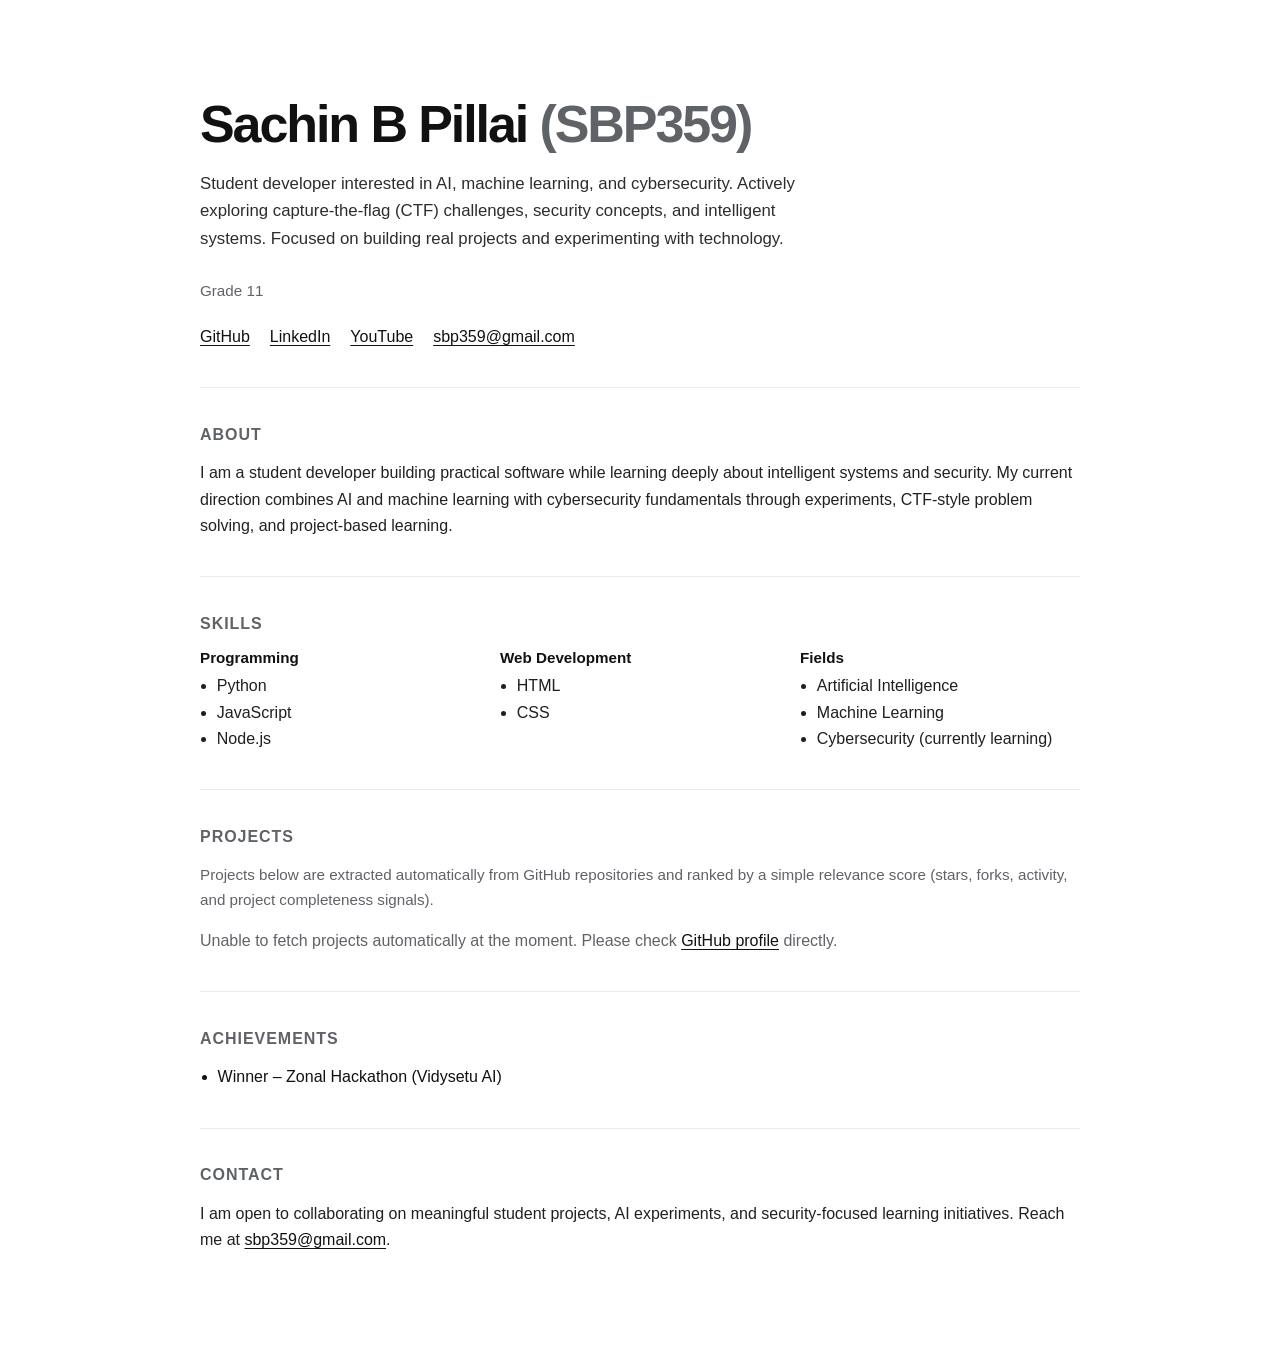
==== index.html @ 7cb4fc88 "Redesign portfolio homepage with minimal layout and live GitHub projects" ====
<!DOCTYPE html>
<html lang="en">
<head>
  <meta charset="UTF-8" />
  <meta name="viewport" content="width=device-width, initial-scale=1.0" />
  <title>Sachin B Pillai (SBP359) | Portfolio</title>
  <style>
    :root {
      --bg: #ffffff;
      --text: #111111;
      --muted: #5f6368;
      --line: #e8eaed;
      --accent: #0b57d0;
      --max-width: 920px;
    }

    * { box-sizing: border-box; }

    body {
      margin: 0;
      font-family: Inter, -apple-system, BlinkMacSystemFont, "Segoe UI", Roboto, Helvetica, Arial, sans-serif;
      color: var(--text);
      background: var(--bg);
      line-height: 1.65;
      -webkit-font-smoothing: antialiased;
    }

    main {
      max-width: var(--max-width);
      margin: 0 auto;
      padding: 3.5rem 1.25rem 5rem;
    }

    section {
      padding: 2.3rem 0;
      border-bottom: 1px solid var(--line);
    }

    section:last-child { border-bottom: 0; }

    h1, h2, h3 { line-height: 1.2; margin: 0; }

    h1 {
      font-size: clamp(2rem, 5vw, 3.25rem);
      letter-spacing: -0.04em;
      font-weight: 700;
    }

    h2 {
      font-size: 1rem;
      letter-spacing: 0.06em;
      text-transform: uppercase;
      color: var(--muted);
      margin-bottom: 1rem;
      font-weight: 600;
    }

    p { margin: 0; color: #212121; }

    .hero-subtitle {
      margin-top: 0.9rem;
      max-width: 64ch;
      color: #2d2d2d;
      font-size: 1.05rem;
    }

    .meta {
      margin-top: 1.6rem;
      color: var(--muted);
      font-size: 0.95rem;
    }

    .links {
      margin-top: 1.3rem;
      display: flex;
      flex-wrap: wrap;
      gap: 0.75rem 1.25rem;
    }

    a {
      color: var(--text);
      text-decoration-thickness: 1px;
      text-underline-offset: 0.18rem;
    }

    a:hover { color: var(--accent); }

    .list { margin: 0; padding-left: 1.1rem; }

    .skills-grid {
      display: grid;
      grid-template-columns: repeat(auto-fit, minmax(180px, 1fr));
      gap: 1.25rem;
    }

    .skills-grid h3 {
      font-size: 0.95rem;
      margin-bottom: 0.35rem;
    }

    .skills-grid ul {
      margin: 0;
      padding-left: 1.05rem;
      color: #1f1f1f;
    }

    .projects-note {
      color: var(--muted);
      margin-bottom: 1rem;
      font-size: 0.95rem;
    }

    .projects {
      display: grid;
      gap: 1rem;
    }

    .project-card {
      border: 1px solid var(--line);
      border-radius: 8px;
      padding: 1rem;
      background: #fff;
    }

    .project-card h3 {
      font-size: 1.02rem;
      font-weight: 600;
      margin-bottom: 0.35rem;
    }

    .project-desc {
      color: #272727;
      margin-bottom: 0.7rem;
      font-size: 0.96rem;
    }

    .tags {
      display: flex;
      flex-wrap: wrap;
      gap: 0.4rem;
      margin-bottom: 0.65rem;
    }

    .tag {
      font-size: 0.8rem;
      color: #2f2f2f;
      border: 1px solid var(--line);
      border-radius: 999px;
      padding: 0.2rem 0.55rem;
      background: #fafafa;
    }

    .project-meta {
      color: var(--muted);
      font-size: 0.85rem;
    }

    .muted { color: var(--muted); }

    @media (max-width: 620px) {
      main { padding-top: 2.25rem; }
      section { padding: 1.8rem 0; }
    }
  </style>
</head>
<body>
  <main>
    <section id="hero">
      <h1>Sachin B Pillai <span class="muted">(SBP359)</span></h1>
      <p class="hero-subtitle">
        Student developer interested in AI, machine learning, and cybersecurity. Actively exploring capture-the-flag (CTF) challenges, security concepts, and intelligent systems. Focused on building real projects and experimenting with technology.
      </p>
      <p class="meta">Grade 11</p>
      <div class="links" aria-label="Primary links">
        <a href="https://github.com/SBP359" target="_blank" rel="noopener noreferrer">GitHub</a>
        <a href="https://www.linkedin.com/in/sbp359/" target="_blank" rel="noopener noreferrer">LinkedIn</a>
        <a href="https://www.youtube.com/@SBP359" target="_blank" rel="noopener noreferrer">YouTube</a>
        <a href="mailto:sbp359@gmail.com">sbp359@gmail.com</a>
      </div>
    </section>

    <section id="about">
      <h2>About</h2>
      <p>
        I am a student developer building practical software while learning deeply about intelligent systems and security. My current direction combines AI and machine learning with cybersecurity fundamentals through experiments, CTF-style problem solving, and project-based learning.
      </p>
    </section>

    <section id="skills">
      <h2>Skills</h2>
      <div class="skills-grid">
        <div>
          <h3>Programming</h3>
          <ul>
            <li>Python</li>
            <li>JavaScript</li>
            <li>Node.js</li>
          </ul>
        </div>
        <div>
          <h3>Web Development</h3>
          <ul>
            <li>HTML</li>
            <li>CSS</li>
          </ul>
        </div>
        <div>
          <h3>Fields</h3>
          <ul>
            <li>Artificial Intelligence</li>
            <li>Machine Learning</li>
            <li>Cybersecurity (currently learning)</li>
          </ul>
        </div>
      </div>
    </section>

    <section id="projects">
      <h2>Projects</h2>
      <p class="projects-note">
        Projects below are extracted automatically from GitHub repositories and ranked by a simple relevance score (stars, forks, activity, and project completeness signals).
      </p>
      <div id="project-list" class="projects" aria-live="polite"></div>
    </section>

    <section id="achievements">
      <h2>Achievements</h2>
      <ul class="list">
        <li>Winner – Zonal Hackathon (Vidysetu AI)</li>
      </ul>
    </section>

    <section id="contact">
      <h2>Contact</h2>
      <p>
        I am open to collaborating on meaningful student projects, AI experiments, and security-focused learning initiatives.
        Reach me at <a href="mailto:sbp359@gmail.com">sbp359@gmail.com</a>.
      </p>
    </section>
  </main>

  <script>
    const username = "SBP359";
    const projectList = document.getElementById("project-list");

    function formatDate(iso) {
      const date = new Date(iso);
      return date.toLocaleDateString(undefined, { year: "numeric", month: "short" });
    }

    function scoreRepository(repo) {
      const hasReadmeSignals = /portfolio|ai|ml|ctf|security|project|tool|app/i.test(
        `${repo.name} ${repo.description || ""}`
      );
      const topicWeight = (repo.topics || []).length * 2;
      return (repo.stargazers_count * 6) + (repo.forks_count * 4) + topicWeight +
        (hasReadmeSignals ? 5 : 0) + (repo.open_issues_count === 0 ? 1 : 0);
    }

    function createProjectCard(repo) {
      const card = document.createElement("article");
      card.className = "project-card";

      const tags = [];
      if (repo.language) tags.push(repo.language);
      tags.push(...(repo.topics || []).slice(0, 4));

      const tagsMarkup = tags.length
        ? `<div class="tags">${tags.map(tag => `<span class="tag">${tag}</span>`).join("")}</div>`
        : "";

      card.innerHTML = `
        <h3><a href="${repo.html_url}" target="_blank" rel="noopener noreferrer">${repo.name}</a></h3>
        <p class="project-desc">${repo.description || "No description provided yet."}</p>
        ${tagsMarkup}
        <p class="project-meta">★ ${repo.stargazers_count} · Forks: ${repo.forks_count} · Updated: ${formatDate(repo.updated_at)}</p>
      `;

      return card;
    }

    async function loadProjects() {
      projectList.innerHTML = `<p class="muted">Loading repositories from GitHub…</p>`;
      try {
        const response = await fetch(`https://api.github.com/users/${username}/repos?per_page=100&sort=updated`, {
          headers: { Accept: "application/vnd.github+json" }
        });

        if (!response.ok) {
          throw new Error(`GitHub API error (${response.status})`);
        }

        const repositories = await response.json();

        const selected = repositories
          .filter(repo => !repo.fork && !repo.archived)
          .map(repo => ({ ...repo, score: scoreRepository(repo) }))
          .sort((a, b) => b.score - a.score)
          .slice(0, 6);

        if (!selected.length) {
          projectList.innerHTML = `<p class="muted">No public projects available right now.</p>`;
          return;
        }

        projectList.innerHTML = "";
        selected.forEach(repo => projectList.appendChild(createProjectCard(repo)));
      } catch (error) {
        projectList.innerHTML = `
          <p class="muted">Unable to fetch projects automatically at the moment. Please check <a href="https://github.com/${username}" target="_blank" rel="noopener noreferrer">GitHub profile</a> directly.</p>
        `;
        console.error(error);
      }
    }

    loadProjects();
  </script>
</body>
</html>
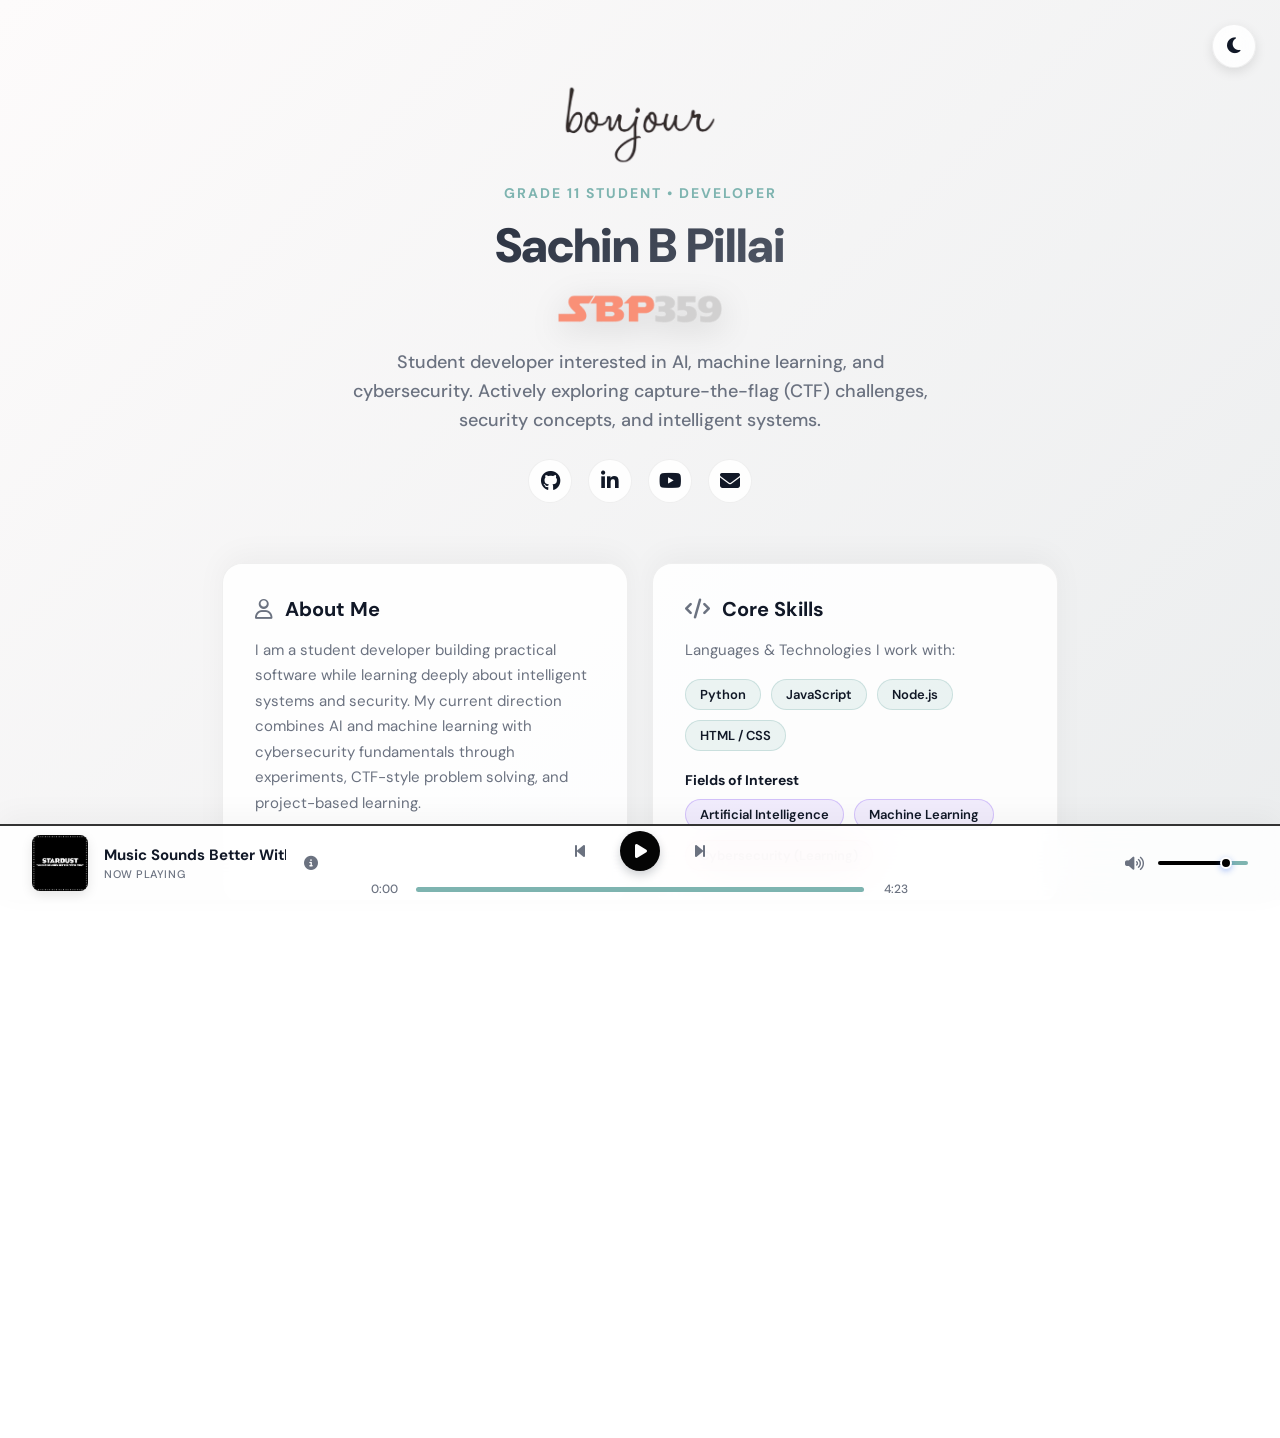
==== commit 5a1897dc: "Rename index.HTML to index.html" ====
--- a/index.html
+++ b/index.html
@@ -2,318 +2,1147 @@
 <html lang="en">
 <head>
   <meta charset="UTF-8" />
+  <title>Premium Player</title>
   <meta name="viewport" content="width=device-width, initial-scale=1.0" />
-  <title>Sachin B Pillai (SBP359) | Portfolio</title>
+  <link rel="icon" type="image/x-icon" href="ico.ico">
+  <link rel="preconnect" href="https://fonts.googleapis.com" />
+  <link rel="preconnect" href="https://fonts.gstatic.com" crossorigin />
+  <link href="https://fonts.googleapis.com/css2?family=DM+Sans:wght@400;500;700&display=swap" rel="stylesheet" />
+  <!-- FontAwesome -->
+  <link rel="stylesheet" href="https://cdnjs.cloudflare.com/ajax/libs/font-awesome/6.4.0/css/all.min.css" />
   <style>
+    *, *::before, *::after { box-sizing: border-box; margin: 0; padding: 0; }
+
     :root {
-      --bg: #ffffff;
-      --text: #111111;
-      --muted: #5f6368;
-      --line: #e8eaed;
-      --accent: #0b57d0;
-      --max-width: 920px;
-    }
-
-    * { box-sizing: border-box; }
-
-    body {
+      --bg: #f3f4f6;
+      --bar-bg: rgba(255, 255, 255, 0.85);
+      --border: rgba(0, 0, 0, 0.06);
+      --border-top: rgba(0, 0, 0, 0.8);
+      --text: #111827;
+      --muted: #6b7280;
+      
+      /* Primary dark elements (play button) */
+      --dark-btn: #050505; 
+      --dark-btn-hover: #334155;
+      --btn-icon: #ffffff;
+      
+      /* Progress and styling colors */
+      --accent: #000000; /* Dark navy blue for progress fill */
+      --track-bg: #7eb4b0; /* A solid light gray for the unfilled line */
+      
+      --bar-h: 76px; /* Reduced height to take up less space */
+      --shadow: 0 -8px 30px rgba(0, 0, 0, 0.04);
+      --grad-1: #fdfbfb;
+      --grad-2: #ebedee;
+      --v-thumb-border: #ffffff;
+      --tooltip-bg: var(--text);
+      --tooltip-text: #fff;
+    }
+
+    body.dark-theme {
+      --bg: #0c0c0c;
+      --bar-bg: rgba(18, 18, 18, 0.85);
+      --border: rgba(255, 255, 255, 0.1);
+      --border-top: rgba(255, 255, 255, 0.15);
+      --text: #f3f4f6;
+      --muted: #9ca3af;
+      
+      --dark-btn: #f3f4f6; 
+      --dark-btn-hover: #d1d5db;
+      --btn-icon: #050505;
+      
+      --accent: #f3f4f6; 
+      --track-bg: #3f3f46; 
+      
+      --shadow: 0 -8px 30px rgba(0, 0, 0, 0.5);
+      --grad-1: #09090b;
+      --grad-2: #18181b;
+      --v-thumb-border: #050505;
+      --tooltip-bg: var(--text);
+      --tooltip-text: #000;
+    }
+
+    html, body {
+      height: 100%;
+      background: var(--bg);
+      color: var(--text);
+      font-family: 'DM Sans', sans-serif;
+      /* Add a subtle gradient background to make it look premium */
+      background: linear-gradient(135deg, var(--grad-1) 0%, var(--grad-2) 100%);
+      background-attachment: fixed;
+      transition: background 0.3s ease, color 0.3s ease;
+      overflow-x: hidden;
+    }
+
+    /* ── PORTFOLIO CONTENT ── */
+    .content-wrapper {
+      max-width: 900px;
+      margin: 0 auto;
+      padding: 80px 32px calc(var(--bar-h) + 60px) 32px; /* Pad bottom so player doesn't overlap text */
+      animation: fadeUp 1s ease-out forwards;
+    }
+
+    @keyframes fadeUp {
+      0% { opacity: 0; transform: translateY(20px); }
+      100% { opacity: 1; transform: translateY(0); }
+    }
+
+    .header-section {
+      text-align: center;
+      margin-bottom: 60px;
+    }
+
+    .name-title {
+      font-size: 48px;
+      font-weight: 900;
+      letter-spacing: -1px;
+      margin-bottom: 16px;
+      background: linear-gradient(135deg, var(--text) 0%, var(--muted) 100%);
+      -webkit-background-clip: text;
+      background-clip: text;
+      color: transparent;
+    }
+
+    .profile-img {
+      max-width: 180px;
+      height: auto;
+      margin: 0 auto 24px auto;
+      display: block;
+      filter: drop-shadow(0 8px 16px rgba(0,0,0,0.15)); /* Soft shadow for flying transparent PNGs */
+    }
+
+    .bonjour-img {
+      max-width: 160px;
+      height: auto;
+      margin: 0 auto 16px auto;
+      display: block;
+    }
+
+    .subtitle {
+      font-size: 18px;
+      color: var(--muted);
+      font-weight: 500;
+      max-width: 600px;
+      margin: 0 auto 24px auto;
+      line-height: 1.6;
+    }
+
+    .social-links {
+      display: flex;
+      justify-content: center;
+      gap: 16px;
+    }
+
+    .social-link {
+      color: var(--text);
+      font-size: 20px;
+      width: 44px; height: 44px;
+      border-radius: 50%;
+      display: flex; align-items: center; justify-content: center;
+      border: 1px solid var(--border);
+      background: var(--bar-bg);
+      backdrop-filter: blur(12px);
+      -webkit-backdrop-filter: blur(12px);
+      transition: all 0.3s ease;
+      text-decoration: none;
+    }
+    .social-link:hover {
+      transform: translateY(-4px);
+      box-shadow: 0 10px 20px rgba(0,0,0,0.08);
+      background: var(--text);
+      color: var(--bg);
+    }
+
+    /* Cards Grid */
+    .grid {
+      display: grid;
+      grid-template-columns: repeat(auto-fit, minmax(300px, 1fr));
+      gap: 24px;
+      margin-bottom: 24px;
+    }
+
+    .card {
+      background: var(--bar-bg);
+      border: 1px solid var(--border);
+      border-radius: 20px;
+      padding: 32px;
+      backdrop-filter: blur(20px);
+      -webkit-backdrop-filter: blur(20px);
+      box-shadow: var(--shadow);
+      transition: transform 0.3s ease;
+    }
+    .card:hover {
+      transform: translateY(-4px);
+    }
+
+    .card h2 {
+      font-size: 20px;
+      font-weight: 700;
+      margin-bottom: 16px;
+      display: flex;
+      align-items: center;
+      gap: 12px;
+    }
+    .card h2 i {
+      color: var(--muted);
+    }
+
+    .card p {
+      font-size: 15px;
+      line-height: 1.7;
+      color: var(--muted);
+      margin-bottom: 16px;
+    }
+
+    /* Skills Badges */
+    .skills-wrapper {
+      display: flex;
+      flex-wrap: wrap;
+      gap: 10px;
+    }
+    .skill-badge {
+      padding: 6px 14px;
+      border-radius: 20px;
+      font-size: 13px;
+      font-weight: 600;
+      background: rgba(126, 180, 176, 0.15); /* Theme accent hue */
+      color: var(--text);
+      border: 1px solid rgba(126, 180, 176, 0.3);
+    }
+
+    /* List items */
+    .feature-list {
+      list-style: none;
+    }
+    .feature-list li {
+      font-size: 15px;
+      color: var(--muted);
+      margin-bottom: 12px;
+      display: flex;
+      align-items: flex-start;
+      gap: 12px;
+      line-height: 1.5;
+    }
+    .feature-list li i {
+      color: #7eb4b0;
+      margin-top: 4px;
+    }
+
+    /* ── PLAYER BAR ── */
+    .player {
+      position: fixed;
+      bottom: 0; left: 0; right: 0;
+      height: var(--bar-h);
+      background: var(--bar-bg);
+      border-top: 2px solid var(--border-top); /* Distinct black border */
+      backdrop-filter: blur(24px) saturate(1.8);
+      -webkit-backdrop-filter: blur(24px) saturate(1.8);
+      box-shadow: var(--shadow);
+      display: flex;
+      align-items: center;
+      padding: 0 32px;
+      gap: 20px;
+      z-index: 100;
+      transition: all 0.3s ease;
+    }
+
+    /* ── LEFT: album + info ── */
+    .left {
+      display: flex;
+      align-items: center;
+      gap: 16px;
+      flex: 1;
+      min-width: 180px;
+      justify-content: flex-start;
+    }
+
+    .album-art {
+      width: 56px; height: 56px;
+      border-radius: 8px;
+      background: #e5e7eb center/cover no-repeat;
+      flex-shrink: 0;
+      box-shadow: 0 4px 12px rgba(0,0,0,0.1);
+      transition: transform 0.3s ease, box-shadow 0.3s ease;
+    }
+    
+    .album-art:hover {
+      transform: scale(1.05);
+    }
+
+    /* Subtle pulse glow while playing */
+    .album-art.playing {
+      animation: albumPulse 2s ease-in-out infinite;
+    }
+
+    @keyframes albumPulse {
+      0%, 100% { box-shadow: 0 4px 12px rgba(0,0,0,0.1); }
+      50%      { box-shadow: 0 4px 20px rgba(0,0,0,0.25), 0 0 30px rgba(126, 180, 176, 0.15); }
+    }
+
+    .track-info { min-width: 0; display: flex; flex-direction: column; justify-content: center; max-width: 200px; }
+
+    .track-name {
+      font-size: 15px;
+      font-weight: 700;
+      white-space: nowrap;
+      overflow: hidden;
+      color: var(--text);
+      margin-bottom: 2px;
+      position: relative;
+    }
+
+    .track-name-inner {
+      display: inline-flex;
+      align-items: baseline;
+      gap: 8px;
+      padding-right: 40px; /* gap before text repeats visually */
+    }
+
+    /* Scrolling marquee when playing */
+    .track-name.scrolling .track-name-inner {
+      animation: marquee 10s linear infinite;
+    }
+
+    @keyframes marquee {
+      0%   { transform: translateX(0%); }
+      100% { transform: translateX(-100%); }
+    }
+
+    .track-credit {
+      font-size: 12px;
+      font-weight: 500;
+      color: var(--muted);
+      letter-spacing: 0.02em;
+      flex-shrink: 0;
+    }
+
+    .track-label {
+      font-size: 11px;
+      color: var(--muted);
+      font-weight: 500;
+      text-transform: uppercase;
+      letter-spacing: 0.05em;
+    }
+
+    /* Info icon + tooltip */
+    .info-btn {
+      background: none;
+      border: none;
+      color: var(--muted);
+      font-size: 14px;
+      cursor: pointer;
+      position: relative;
+      display: flex;
+      align-items: center;
+      padding: 2px;
+      transition: color 0.2s;
+    }
+    .info-btn:hover { color: var(--text); }
+
+    .info-tooltip {
+      display: none;
+      position: absolute;
+      bottom: 28px;
+      left: 50%;
+      transform: translateX(-50%);
+      background: var(--tooltip-bg);
+      color: var(--tooltip-text);
+      padding: 8px 14px;
+      border-radius: 8px;
+      font-size: 12px;
+      font-weight: 500;
+      white-space: nowrap;
+      box-shadow: 0 4px 16px rgba(0,0,0,0.2);
+      z-index: 200;
+      pointer-events: none;
+    }
+    .info-tooltip::after {
+      content: '';
+      position: absolute;
+      top: 100%;
+      left: 50%;
+      transform: translateX(-50%);
+      border: 6px solid transparent;
+      border-top-color: var(--tooltip-bg);
+    }
+    .info-btn.active .info-tooltip {
+      display: block;
+    }
+
+    /* Mute button */
+    .mute-btn {
+      background: none;
+      border: none;
+      color: var(--muted);
+      font-size: 15px;
+      cursor: pointer;
+      display: flex;
+      align-items: center;
+      justify-content: center;
+      width: 24px;
+      transition: color 0.2s;
+    }
+    .mute-btn:hover { color: var(--text); }
+
+    /* ── CENTER: controls + progress ── */
+    .center {
+      flex: 2;
+      max-width: 600px;
+      display: flex;
+      flex-direction: column;
+      align-items: center;
+      gap: 6px; /* Reduced gap to fit height perfectly */
+      padding: 0 24px;
+      min-width: 0;
+    }
+    
+    .controls {
+      display: flex;
+      align-items: center;
+      gap: 24px;
+      margin-top: 6px; /* Pull play button down away from border */
+    }
+    
+    .ctrl-btn {
+      background: none;
+      border: none;
+      color: var(--muted);
+      font-size: 16px; /* Slightly smaller */
+      cursor: pointer;
+      display: flex;
+      align-items: center;
+      justify-content: center;
+      width: 32px; height: 32px;
+      transition: color 0.2s, transform 0.2s;
+    }
+    
+    .ctrl-btn:hover {
+      color: var(--text);
+      transform: scale(1.1);
+    }
+
+    .play-btn {
+      width: 40px; height: 40px; /* Reduced from 48px to fit perfectly vertically inside 76px container */
+      border-radius: 50%;
+      border: none;
+      background: var(--dark-btn);
+      color: var(--btn-icon);
+      font-size: 16px;
+      cursor: pointer;
+      display: flex; align-items: center; justify-content: center;
+      transition: transform 0.2s cubic-bezier(0.34, 1.56, 0.64, 1), background 0.2s ease, box-shadow 0.2s ease;
+      flex-shrink: 0;
+      box-shadow: 0 4px 10px rgba(15, 23, 42, 0.2);
+    }
+    .play-btn:hover { 
+      transform: scale(1.08); 
+      background: var(--dark-btn-hover); 
+      box-shadow: 0 6px 16px rgba(15, 23, 42, 0.3);
+    }
+    .play-btn:active { transform: scale(0.95); }
+    
+    .play-btn i { margin-left: 2px; } /* Optical alignment for play icon */
+    .play-btn i.fa-pause { margin-left: 0; }
+
+    /* progress row */
+    .progress-row {
+      width: 100%;
+      max-width: 600px;
+      display: flex;
+      align-items: center;
+      gap: 12px;
+    }
+
+    .time {
+      font-size: 12px;
+      font-weight: 500;
+      color: var(--muted);
+      font-variant-numeric: tabular-nums;
+      width: 40px;
+      text-align: center;
+      flex-shrink: 0;
+    }
+
+    /* thin progress line */
+    .prog-outer {
+      flex: 1 1 auto;
+      height: 24px;
+      display: flex;
+      align-items: center;
+      cursor: pointer;
+      position: relative;
+    }
+    
+    .prog-track-wrapper {
+      width: 100%;
+      height: 5px;
+      border-radius: 3px;
+      background: var(--track-bg);
+      position: relative;
+      overflow: hidden;
+      transition: height 0.2s ease;
+    }
+
+    .prog-outer:hover .prog-track-wrapper {
+      height: 6px;
+      border-radius: 3px;
+    }
+
+    .prog-fill {
+      position: absolute;
+      left: 0; top: 0; bottom: 0;
+      background: var(--accent);
+      width: 0%;
+      pointer-events: none;
+      transition: width 0.1s linear;
+    }
+
+    .prog-input {
+      position: absolute;
+      left: 0; top: 0;
+      width: 100%; height: 100%;
+      opacity: 0;
+      cursor: pointer;
+      z-index: 2;
       margin: 0;
-      font-family: Inter, -apple-system, BlinkMacSystemFont, "Segoe UI", Roboto, Helvetica, Arial, sans-serif;
+    }
+
+    /* ── RIGHT: volume ── */
+    .right {
+      flex: 1;
+      min-width: 180px;
+      display: flex;
+      align-items: center;
+      justify-content: flex-end;
+      gap: 12px;
+    }
+
+    .vol-icon {
+      color: var(--muted);
+      flex-shrink: 0;
+      font-size: 15px;
+      width: 24px;
+      display: flex; justify-content: center;
+    }
+
+    .vol-slider-wrapper {
+      width: 90px;
+      height: 24px;
+      display: flex;
+      align-items: center;
+      position: relative;
+    }
+
+    .vol-slider {
+      -webkit-appearance: none;
+      appearance: none;
+      width: 100%;
+      height: 4px;
+      border-radius: 2px;
+      background: var(--track-bg);
+      cursor: pointer;
+      outline: none;
+      position: relative;
+      z-index: 2;
+    }
+
+    .vol-slider::-webkit-slider-thumb {
+      -webkit-appearance: none;
+      appearance: none;
+      width: 12px; height: 12px;
+      border-radius: 50%;
+      background: var(--accent);
+      cursor: pointer;
+      box-shadow: 0 2px 6px rgba(37, 99, 235, 0.4);
+      border: 2px solid var(--v-thumb-border);
+      transition: transform 0.1s;
+    }
+
+    .vol-slider:hover::-webkit-slider-thumb {
+      transform: scale(1.2);
+    }
+
+    .vol-slider::-moz-range-thumb {
+      width: 12px; height: 12px;
+      border-radius: 50%;
+      background: var(--accent);
+      border: 2px solid var(--v-thumb-border);
+      box-shadow: 0 2px 6px rgba(37, 99, 235, 0.4);
+      cursor: pointer;
+    }
+
+    /* responsive */
+    @media (max-width: 768px) {
+      .player {
+        height: auto;
+        flex-direction: column;
+        padding: 20px;
+        gap: 16px;
+        border-top-left-radius: 24px;
+        border-top-right-radius: 24px;
+      }
+      .left {
+        flex: 0 0 auto;
+        width: 100%;
+        justify-content: center;
+        text-align: center;
+        flex-direction: column;
+      }
+      .album-art {
+        width: 120px; height: 120px;
+        border-radius: 12px;
+        box-shadow: 0 8px 20px rgba(0,0,0,0.15);
+      }
+      .center {
+        width: 100%;
+        padding: 0;
+      }
+      .controls { 
+        margin: 10px 0;
+      }
+      .right {
+        display: none; /* Hide volume on mobile to save space */
+      }
+      :root { --bar-h: auto; }
+    }
+
+    /* Theme Toggle Button */
+    .theme-toggle {
+      position: absolute;
+      top: 24px;
+      right: 24px;
+      width: 44px;
+      height: 44px;
+      border-radius: 50%;
+      border: none;
+      background: var(--bar-bg);
       color: var(--text);
-      background: var(--bg);
-      line-height: 1.65;
-      -webkit-font-smoothing: antialiased;
-    }
-
-    main {
-      max-width: var(--max-width);
-      margin: 0 auto;
-      padding: 3.5rem 1.25rem 5rem;
-    }
-
-    section {
-      padding: 2.3rem 0;
-      border-bottom: 1px solid var(--line);
-    }
-
-    section:last-child { border-bottom: 0; }
-
-    h1, h2, h3 { line-height: 1.2; margin: 0; }
-
-    h1 {
-      font-size: clamp(2rem, 5vw, 3.25rem);
-      letter-spacing: -0.04em;
-      font-weight: 700;
-    }
-
-    h2 {
-      font-size: 1rem;
-      letter-spacing: 0.06em;
+      font-size: 18px;
+      cursor: pointer;
+      display: flex;
+      align-items: center;
+      justify-content: center;
+      box-shadow: 0 4px 12px rgba(0,0,0,0.1);
+      backdrop-filter: blur(12px);
+      -webkit-backdrop-filter: blur(12px);
+      transition: all 0.3s ease;
+      z-index: 50;
+      border: 1px solid var(--border);
+    }
+    .theme-toggle:hover {
+      transform: scale(1.1);
+    }
+
+    /* ══════════ 359 EASTER EGG ══════════ */
+    .easter-359 {
+      position: fixed;
+      inset: 0;
+      z-index: 9999;
+      display: flex;
+      align-items: center;
+      justify-content: center;
+      pointer-events: none;
+      opacity: 0;
+      transition: opacity 0.3s;
+    }
+    .easter-359.active {
+      opacity: 1;
+    }
+
+    /* Dark cinematic backdrop */
+    .easter-359 .backdrop {
+      position: absolute;
+      inset: 0;
+      background: radial-gradient(circle, rgba(0,0,0,0.7) 0%, rgba(0,0,0,0.9) 100%);
+    }
+
+    /* The big 359 text */
+    .easter-359 .big-text {
+      position: relative;
+      z-index: 2;
+      font-size: 160px;
+      font-weight: 900;
+      font-family: 'DM Sans', sans-serif;
+      letter-spacing: -4px;
+      color: transparent;
+      background: linear-gradient(135deg, #f5d37f 0%, #ffc837 30%, #fff6d5 50%, #ffc837 70%, #f5d37f 100%);
+      -webkit-background-clip: text;
+      background-clip: text;
+      text-shadow: 0 0 60px rgba(255, 200, 55, 0.4);
+      opacity: 0;
+    }
+    .easter-359.active .big-text {
+      animation: text359In 2.5s cubic-bezier(0.16, 1, 0.3, 1) forwards;
+    }
+
+    @keyframes text359In {
+      0% {
+        opacity: 0;
+        transform: scale(0.3) rotateX(40deg);
+        filter: blur(20px);
+      }
+      40% {
+        opacity: 1;
+        transform: scale(1.1) rotateX(0deg);
+        filter: blur(0);
+      }
+      60% {
+        transform: scale(1);
+      }
+      80% {
+        opacity: 1;
+        transform: scale(1);
+      }
+      100% {
+        opacity: 0;
+        transform: scale(1.3);
+        filter: blur(10px);
+      }
+    }
+
+    /* Subtitle under 359 */
+    .easter-359 .sub-text {
+      position: absolute;
+      z-index: 2;
+      bottom: 38%;
+      font-size: 16px;
+      font-weight: 500;
+      letter-spacing: 6px;
       text-transform: uppercase;
-      color: var(--muted);
-      margin-bottom: 1rem;
-      font-weight: 600;
-    }
-
-    p { margin: 0; color: #212121; }
-
-    .hero-subtitle {
-      margin-top: 0.9rem;
-      max-width: 64ch;
-      color: #2d2d2d;
-      font-size: 1.05rem;
-    }
-
-    .meta {
-      margin-top: 1.6rem;
-      color: var(--muted);
-      font-size: 0.95rem;
-    }
-
-    .links {
-      margin-top: 1.3rem;
-      display: flex;
-      flex-wrap: wrap;
-      gap: 0.75rem 1.25rem;
-    }
-
-    a {
-      color: var(--text);
-      text-decoration-thickness: 1px;
-      text-underline-offset: 0.18rem;
-    }
-
-    a:hover { color: var(--accent); }
-
-    .list { margin: 0; padding-left: 1.1rem; }
-
-    .skills-grid {
-      display: grid;
-      grid-template-columns: repeat(auto-fit, minmax(180px, 1fr));
-      gap: 1.25rem;
-    }
-
-    .skills-grid h3 {
-      font-size: 0.95rem;
-      margin-bottom: 0.35rem;
-    }
-
-    .skills-grid ul {
-      margin: 0;
-      padding-left: 1.05rem;
-      color: #1f1f1f;
-    }
-
-    .projects-note {
-      color: var(--muted);
-      margin-bottom: 1rem;
-      font-size: 0.95rem;
-    }
-
-    .projects {
-      display: grid;
-      gap: 1rem;
-    }
-
-    .project-card {
-      border: 1px solid var(--line);
-      border-radius: 8px;
-      padding: 1rem;
-      background: #fff;
-    }
-
-    .project-card h3 {
-      font-size: 1.02rem;
-      font-weight: 600;
-      margin-bottom: 0.35rem;
-    }
-
-    .project-desc {
-      color: #272727;
-      margin-bottom: 0.7rem;
-      font-size: 0.96rem;
-    }
-
-    .tags {
-      display: flex;
-      flex-wrap: wrap;
-      gap: 0.4rem;
-      margin-bottom: 0.65rem;
-    }
-
-    .tag {
-      font-size: 0.8rem;
-      color: #2f2f2f;
-      border: 1px solid var(--line);
-      border-radius: 999px;
-      padding: 0.2rem 0.55rem;
-      background: #fafafa;
-    }
-
-    .project-meta {
-      color: var(--muted);
-      font-size: 0.85rem;
-    }
-
-    .muted { color: var(--muted); }
-
-    @media (max-width: 620px) {
-      main { padding-top: 2.25rem; }
-      section { padding: 1.8rem 0; }
+      color: rgba(255, 255, 255, 0.7);
+      opacity: 0;
+    }
+    .easter-359.active .sub-text {
+      animation: subFade 2.5s ease forwards;
+    }
+
+    @keyframes subFade {
+      0%, 20% { opacity: 0; transform: translateY(10px); }
+      40%     { opacity: 1; transform: translateY(0); }
+      80%     { opacity: 1; }
+      100%    { opacity: 0; }
+    }
+
+    /* Ring burst */
+    .easter-359 .ring {
+      position: absolute;
+      z-index: 1;
+      width: 100px; height: 100px;
+      border: 3px solid rgba(255, 200, 55, 0.6);
+      border-radius: 50%;
+      opacity: 0;
+    }
+    .easter-359.active .ring {
+      animation: ringBurst 2s ease-out forwards;
+    }
+
+    @keyframes ringBurst {
+      0% { opacity: 1; transform: scale(0); }
+      60% { opacity: 0.4; }
+      100% { opacity: 0; transform: scale(12); }
+    }
+
+    .easter-359.active .ring:nth-child(2) { animation-delay: 0.15s; }
+    .easter-359.active .ring:nth-child(3) { animation-delay: 0.3s; }
+
+    /* Floating particles */
+    .easter-359 .particle {
+      position: absolute;
+      width: 6px; height: 6px;
+      border-radius: 50%;
+      background: #ffc837;
+      opacity: 0;
+      z-index: 3;
+    }
+
+    /* Shimmer flash on the player bar */
+    .player.shimmer::after {
+      content: '';
+      position: absolute;
+      inset: 0;
+      background: linear-gradient(90deg, transparent 0%, rgba(255,200,55,0.15) 50%, transparent 100%);
+      animation: shimmerSlide 1s ease-out forwards;
+      pointer-events: none;
+    }
+    @keyframes shimmerSlide {
+      0% { transform: translateX(-100%); }
+      100% { transform: translateX(100%); opacity: 0; }
     }
   </style>
 </head>
 <body>
-  <main>
-    <section id="hero">
-      <h1>Sachin B Pillai <span class="muted">(SBP359)</span></h1>
-      <p class="hero-subtitle">
-        Student developer interested in AI, machine learning, and cybersecurity. Actively exploring capture-the-flag (CTF) challenges, security concepts, and intelligent systems. Focused on building real projects and experimenting with technology.
-      </p>
-      <p class="meta">Grade 11</p>
-      <div class="links" aria-label="Primary links">
-        <a href="https://github.com/SBP359" target="_blank" rel="noopener noreferrer">GitHub</a>
-        <a href="https://www.linkedin.com/in/sbp359/" target="_blank" rel="noopener noreferrer">LinkedIn</a>
-        <a href="https://www.youtube.com/@SBP359" target="_blank" rel="noopener noreferrer">YouTube</a>
-        <a href="mailto:sbp359@gmail.com">sbp359@gmail.com</a>
+
+<button id="themeToggle" class="theme-toggle" aria-label="Toggle Theme">
+  <i class="fa-solid fa-moon"></i>
+</button>
+
+<!-- ── MAIN PORTFOLIO CONTENT ── -->
+<main class="content-wrapper">
+  
+  <header class="header-section">
+    <img src="bonjour_light.png" alt="Bonjour" id="bonjourImg" class="bonjour-img" />
+    <div style="font-size: 14px; font-weight: 700; color: #7eb4b0; text-transform: uppercase; letter-spacing: 2px; margin-bottom: 12px;">Grade 11 Student • Developer</div>
+    <h1 class="name-title">Sachin B Pillai</h1>
+    <img src="sbp.png" alt="SBP" class="profile-img" />
+    <p class="subtitle">
+      Student developer interested in AI, machine learning, and cybersecurity. Actively exploring capture-the-flag (CTF) challenges, security concepts, and intelligent systems.
+    </p>
+    <div class="social-links">
+      <a href="https://github.com/sbp359" class="social-link" title="GitHub"><i class="fa-brands fa-github"></i></a>
+      <a href="https://www.linkedin.com/in/sbp359/" class="social-link" title="LinkedIn"><i class="fa-brands fa-linkedin-in"></i></a>
+      <a href="https://www.youtube.com/@SBP359" class="social-link" title="YouTube"><i class="fa-brands fa-youtube"></i></a>
+      <a href="mailto:sbp359@gmail.com" class="social-link" title="Email"><i class="fa-solid fa-envelope"></i></a>
+    </div>
+  </header>
+
+  <div class="grid">
+    <!-- About Card -->
+    <section class="card">
+      <h2><i class="fa-regular fa-user"></i> About Me</h2>
+      <p>I am a student developer building practical software while learning deeply about intelligent systems and security. My current direction combines AI and machine learning with cybersecurity fundamentals through experiments, CTF-style problem solving, and project-based learning.</p>
+    </section>
+
+    <!-- Skills Card -->
+    <section class="card">
+      <h2><i class="fa-solid fa-code"></i> Core Skills</h2>
+      <p>Languages & Technologies I work with:</p>
+      <div class="skills-wrapper">
+        <span class="skill-badge">Python</span>
+        <span class="skill-badge">JavaScript</span>
+        <span class="skill-badge">Node.js</span>
+        <span class="skill-badge">HTML / CSS</span>
+      </div>
+      
+      <h3 style="margin: 20px 0 10px 0; font-size: 14px; color: var(--text);">Fields of Interest</h3>
+      <div class="skills-wrapper">
+        <span class="skill-badge" style="background: rgba(139, 92, 246, 0.1); border-color: rgba(139, 92, 246, 0.3);">Artificial Intelligence</span>
+        <span class="skill-badge" style="background: rgba(139, 92, 246, 0.1); border-color: rgba(139, 92, 246, 0.3);">Machine Learning</span>
+        <span class="skill-badge" style="background: rgba(239, 68, 68, 0.1); border-color: rgba(239, 68, 68, 0.3);">Cybersecurity (Learning)</span>
       </div>
     </section>
 
-    <section id="about">
-      <h2>About</h2>
-      <p>
-        I am a student developer building practical software while learning deeply about intelligent systems and security. My current direction combines AI and machine learning with cybersecurity fundamentals through experiments, CTF-style problem solving, and project-based learning.
-      </p>
+    <!-- Achievements -->
+    <section class="card" style="grid-column: 1 / -1;">
+      <h2><i class="fa-solid fa-trophy"></i> Achievements & Contact</h2>
+      <ul class="feature-list" style="margin-bottom: 24px;">
+        <li><i class="fa-solid fa-circle-check"></i> <strong>Winner</strong> – Zonal Hackathon (Vidysetu AI)</li>
+        <li><i class="fa-solid fa-heart-pulse"></i> Got a chance to live</li>
+        <li><i class="fa-solid fa-laptop-code"></i> Active contributor to GitHub projects</li>
+      </ul>
+      <hr style="border: none; border-top: 1px solid var(--border); margin: 20px 0;">
+      <p>I am completely open to collaborating on meaningful student projects, AI experiments, and security-focused learning initiatives.</p>
+      <a href="mailto:sbp359@gmail.com" style="display: inline-block; padding: 10px 24px; background: var(--text); color: var(--bg); text-decoration: none; border-radius: 30px; font-weight: 600; font-size: 14px; transition: transform 0.2s;">Let's Connect &rarr;</a>
     </section>
-
-    <section id="skills">
-      <h2>Skills</h2>
-      <div class="skills-grid">
-        <div>
-          <h3>Programming</h3>
-          <ul>
-            <li>Python</li>
-            <li>JavaScript</li>
-            <li>Node.js</li>
-          </ul>
+  </div>
+  
+</main>
+
+<!-- 359 Easter Egg Overlay -->
+<div class="easter-359" id="easter359">
+  <div class="backdrop"></div>
+  <div class="ring"></div>
+  <div class="ring"></div>
+  <div class="ring"></div>
+  <div class="big-text">3:59</div>
+  <div class="sub-text">signature moment</div>
+</div>
+
+<div class="player">
+  <!-- LEFT -->
+  <div class="left">
+    <div class="album-art" id="albumArt"></div>
+    <div class="track-info">
+      <div class="track-name" id="trackNameRow">
+        <span class="track-name-inner">
+          <span id="trackName">Music Sounds Better With You</span>
+          <span class="track-credit" id="trackCredit">• Stardust</span>
+        </span>
+      </div>
+      <div class="track-label">Now Playing</div>
+    </div>
+    <button class="info-btn" id="infoBtn" aria-label="Song Info">
+      <i class="fa fa-info-circle" aria-hidden="true"></i>
+      <div class="info-tooltip" id="infoTooltip">Credit: Stardust</div>
+    </button>
+  </div>
+
+  <!-- CENTER -->
+  <div class="center">
+    <div class="controls">
+      <button class="ctrl-btn" id="prevBtn" aria-label="Previous"><i class="fa-solid fa-backward-step"></i></button>
+      <button class="play-btn" id="playBtn" aria-label="Play">
+        <i id="playIcon" class="fa-solid fa-play"></i>
+      </button>
+      <button class="ctrl-btn" id="nextBtn" aria-label="Next"><i class="fa-solid fa-forward-step"></i></button>
+    </div>
+    <div class="progress-row">
+      <span class="time" id="curTime">0:00</span>
+      <div class="prog-outer" id="progOuter">
+        <div class="prog-track-wrapper">
+          <div class="prog-fill" id="progFill"></div>
         </div>
-        <div>
-          <h3>Web Development</h3>
-          <ul>
-            <li>HTML</li>
-            <li>CSS</li>
-          </ul>
-        </div>
-        <div>
-          <h3>Fields</h3>
-          <ul>
-            <li>Artificial Intelligence</li>
-            <li>Machine Learning</li>
-            <li>Cybersecurity (currently learning)</li>
-          </ul>
-        </div>
+        <input type="range" class="prog-input" id="progInput" min="0" max="1000" value="0" />
       </div>
-    </section>
-
-    <section id="projects">
-      <h2>Projects</h2>
-      <p class="projects-note">
-        Projects below are extracted automatically from GitHub repositories and ranked by a simple relevance score (stars, forks, activity, and project completeness signals).
-      </p>
-      <div id="project-list" class="projects" aria-live="polite"></div>
-    </section>
-
-    <section id="achievements">
-      <h2>Achievements</h2>
-      <ul class="list">
-        <li>Winner – Zonal Hackathon (Vidysetu AI)</li>
-      </ul>
-    </section>
-
-    <section id="contact">
-      <h2>Contact</h2>
-      <p>
-        I am open to collaborating on meaningful student projects, AI experiments, and security-focused learning initiatives.
-        Reach me at <a href="mailto:sbp359@gmail.com">sbp359@gmail.com</a>.
-      </p>
-    </section>
-  </main>
-
-  <script>
-    const username = "SBP359";
-    const projectList = document.getElementById("project-list");
-
-    function formatDate(iso) {
-      const date = new Date(iso);
-      return date.toLocaleDateString(undefined, { year: "numeric", month: "short" });
-    }
-
-    function scoreRepository(repo) {
-      const hasReadmeSignals = /portfolio|ai|ml|ctf|security|project|tool|app/i.test(
-        `${repo.name} ${repo.description || ""}`
-      );
-      const topicWeight = (repo.topics || []).length * 2;
-      return (repo.stargazers_count * 6) + (repo.forks_count * 4) + topicWeight +
-        (hasReadmeSignals ? 5 : 0) + (repo.open_issues_count === 0 ? 1 : 0);
-    }
-
-    function createProjectCard(repo) {
-      const card = document.createElement("article");
-      card.className = "project-card";
-
-      const tags = [];
-      if (repo.language) tags.push(repo.language);
-      tags.push(...(repo.topics || []).slice(0, 4));
-
-      const tagsMarkup = tags.length
-        ? `<div class="tags">${tags.map(tag => `<span class="tag">${tag}</span>`).join("")}</div>`
-        : "";
-
-      card.innerHTML = `
-        <h3><a href="${repo.html_url}" target="_blank" rel="noopener noreferrer">${repo.name}</a></h3>
-        <p class="project-desc">${repo.description || "No description provided yet."}</p>
-        ${tagsMarkup}
-        <p class="project-meta">★ ${repo.stargazers_count} · Forks: ${repo.forks_count} · Updated: ${formatDate(repo.updated_at)}</p>
-      `;
-
-      return card;
-    }
-
-    async function loadProjects() {
-      projectList.innerHTML = `<p class="muted">Loading repositories from GitHub…</p>`;
-      try {
-        const response = await fetch(`https://api.github.com/users/${username}/repos?per_page=100&sort=updated`, {
-          headers: { Accept: "application/vnd.github+json" }
-        });
-
-        if (!response.ok) {
-          throw new Error(`GitHub API error (${response.status})`);
-        }
-
-        const repositories = await response.json();
-
-        const selected = repositories
-          .filter(repo => !repo.fork && !repo.archived)
-          .map(repo => ({ ...repo, score: scoreRepository(repo) }))
-          .sort((a, b) => b.score - a.score)
-          .slice(0, 6);
-
-        if (!selected.length) {
-          projectList.innerHTML = `<p class="muted">No public projects available right now.</p>`;
-          return;
-        }
-
-        projectList.innerHTML = "";
-        selected.forEach(repo => projectList.appendChild(createProjectCard(repo)));
-      } catch (error) {
-        projectList.innerHTML = `
-          <p class="muted">Unable to fetch projects automatically at the moment. Please check <a href="https://github.com/${username}" target="_blank" rel="noopener noreferrer">GitHub profile</a> directly.</p>
-        `;
-        console.error(error);
-      }
-    }
-
-    loadProjects();
-  </script>
+      <span class="time" id="durTime">0:00</span>
+    </div>
+  </div>
+
+  <!-- RIGHT -->
+  <div class="right">
+    <button class="mute-btn" id="muteBtn" aria-label="Mute">
+      <i id="muteIcon" class="fa-solid fa-volume-high"></i>
+    </button>
+    <div class="vol-slider-wrapper">
+      <input type="range" class="vol-slider" id="volSlider" min="0" max="100" value="80" />
+    </div>
+  </div>
+</div>
+
+<audio id="audio" preload="metadata"></audio>
+
+<script>
+(function () {
+  const audio      = document.getElementById('audio');
+  const playBtn    = document.getElementById('playBtn');
+  const playIcon   = document.getElementById('playIcon');
+  const prevBtn    = document.getElementById('prevBtn');
+  const nextBtn    = document.getElementById('nextBtn');
+  const albumArt   = document.getElementById('albumArt');
+  const trackName  = document.getElementById('trackName');
+  const trackCredit = document.getElementById('trackCredit');
+  const trackNameRow = document.getElementById('trackNameRow');
+  const progFill   = document.getElementById('progFill');
+  const progInput  = document.getElementById('progInput');
+  const curTime    = document.getElementById('curTime');
+  const durTime    = document.getElementById('durTime');
+  const volSlider  = document.getElementById('volSlider');
+  const muteBtn    = document.getElementById('muteBtn');
+  const muteIcon   = document.getElementById('muteIcon');
+  const infoBtn    = document.getElementById('infoBtn');
+  const infoTooltip = document.getElementById('infoTooltip');
+
+  const tracks = [
+    { src: 'musicsoundsbetterwithyou.mp3', title: 'Music Sounds Better With You', artist: 'Stardust', cover: 'musicsoundsbetterwithyou.jpg', credit: 'Song: Music Sounds Better With You — by Stardust' },
+    { src: 'pushthefeelingon.mp3',         title: 'Push The Feeling On',           artist: 'Nightcrawlers', cover: 'pushthefeelingon.jpg', credit: 'Song: Push The Feeling On — by Nightcrawlers' },
+  ];
+  let idx = 0, seeking = false, savedVol = 0.8, triggered359 = false;
+  const easter359 = document.getElementById('easter359');
+  const player = document.querySelector('.player');
+
+  const fmt = s => {
+    if (!isFinite(s)) return '0:00';
+    const m = Math.floor(s / 60), sec = Math.floor(s % 60);
+    return m + ':' + String(sec).padStart(2, '0');
+  };
+
+  const load = (i) => {
+    idx = ((i % tracks.length) + tracks.length) % tracks.length;
+    const t = tracks[idx];
+    audio.src = t.src;
+    trackName.textContent = t.title;
+    trackCredit.textContent = '• ' + t.artist;
+    infoTooltip.textContent = t.credit;
+    albumArt.style.backgroundImage = `url("${t.cover}")`;
+    audio.load();
+    progInput.value = 0;
+    progFill.style.width = '0%';
+    curTime.textContent = '0:00';
+    durTime.textContent = '0:00';
+    triggered359 = false; // reset for each new track
+  };
+
+  const playPrev = () => { load(idx - 1); audio.play().catch(() => {}); };
+  const playNext = () => { load(idx + 1); audio.play().catch(() => {}); };
+
+  prevBtn.addEventListener('click', playPrev);
+  nextBtn.addEventListener('click', playNext);
+
+  // Sync play/pause icon + scrolling + album pulse
+  const syncIcon = () => {
+    if (audio.paused) {
+      playIcon.className = 'fa-solid fa-play';
+      playIcon.style.marginLeft = '3px';
+      trackNameRow.classList.remove('scrolling');
+      albumArt.classList.remove('playing');
+    } else {
+      playIcon.className = 'fa-solid fa-pause';
+      playIcon.style.marginLeft = '0';
+      trackNameRow.classList.add('scrolling');
+      albumArt.classList.add('playing');
+    }
+  };
+
+  const syncProgress = () => {
+    const d = audio.duration || 0, c = audio.currentTime || 0;
+    const pct = d ? (c / d) * 100 : 0;
+    if (!seeking) {
+      progInput.value = Math.round((pct / 100) * 1000);
+      progFill.style.width = pct + '%';
+    }
+    curTime.textContent = fmt(c);
+    durTime.textContent = fmt(d);
+  };
+
+  playBtn.addEventListener('click', () => {
+    audio.paused ? audio.play().catch(() => {}) : audio.pause();
+  });
+
+  audio.addEventListener('play', syncIcon);
+  audio.addEventListener('pause', syncIcon);
+  audio.addEventListener('timeupdate', () => {
+    if (!seeking) syncProgress();
+    check359();
+  });
+  audio.addEventListener('loadedmetadata', syncProgress);
+  audio.addEventListener('ended', playNext);
+
+  // ── 359 Easter Egg ──
+  function spawnParticles() {
+    for (let i = 0; i < 20; i++) {
+      const p = document.createElement('div');
+      p.className = 'particle';
+      const angle = (Math.PI * 2 / 20) * i;
+      const dist = 120 + Math.random() * 200;
+      const x = Math.cos(angle) * dist;
+      const y = Math.sin(angle) * dist;
+      const size = 3 + Math.random() * 6;
+      p.style.width = size + 'px';
+      p.style.height = size + 'px';
+      p.style.left = '50%';
+      p.style.top = '50%';
+      p.style.background = ['#ffc837', '#f5d37f', '#fff6d5', '#ffaa00'][Math.floor(Math.random() * 4)];
+      easter359.appendChild(p);
+      p.animate([
+        { opacity: 1, transform: 'translate(-50%,-50%) translate(0,0) scale(1)' },
+        { opacity: 0, transform: `translate(-50%,-50%) translate(${x}px,${y}px) scale(0)` }
+      ], { duration: 1200 + Math.random() * 600, easing: 'cubic-bezier(0.2,0.8,0.2,1)', fill: 'forwards', delay: 200 + Math.random() * 300 });
+      setTimeout(() => p.remove(), 2200);
+    }
+  }
+
+  // ── Theme Toggle Logic ──
+  const themeToggle = document.getElementById('themeToggle');
+  const themeIcon = themeToggle.querySelector('i');
+  const bonjourImg = document.getElementById('bonjourImg');
+  
+  // Check local storage for preference
+  if (localStorage.getItem('dark-theme') === 'true') {
+    document.body.classList.add('dark-theme');
+    themeIcon.className = 'fa-solid fa-sun';
+    bonjourImg.src = 'bonjour_dark.png';
+  }
+
+  themeToggle.addEventListener('click', () => {
+    document.body.classList.toggle('dark-theme');
+    const isDark = document.body.classList.contains('dark-theme');
+    localStorage.setItem('dark-theme', isDark);
+    
+    // Toggle the icon and bonjour image
+    if (isDark) {
+      themeIcon.className = 'fa-solid fa-sun';
+      bonjourImg.src = 'bonjour_dark.png';
+    } else {
+      themeIcon.className = 'fa-solid fa-moon';
+      bonjourImg.src = 'bonjour_light.png';
+    }
+  });
+
+  // ── Changing Title Effect ──
+  const greetings = [
+    "Bonjour", "Hi", "Namaste", "Hola", "Ciao", 
+    "Konnichiwa", "Guten Tag", "Aloha", "Privet", "Nǐ hǎo",
+    "Anyoung haseyo", "Shalom", "Salaam", "Merhaba", "Jambo",
+    "Sawaddee", "Hej", "Hei", "Olá", "Hallo"
+  ];
+  let titleIdx = 0;
+  setInterval(() => {
+    document.title = greetings[titleIdx] + " | SBP359";
+    titleIdx = (titleIdx + 1) % greetings.length;
+  }, 1000);
+
+  function check359() {
+    const sec = Math.floor(audio.currentTime);
+    if (sec === 239 && !triggered359) { // 3:59 = 3*60 + 59 = 239s
+      triggered359 = true;
+      // Show overlay
+      easter359.classList.add('active');
+      spawnParticles();
+      // Shimmer on player bar
+      player.classList.add('shimmer');
+      // Clean up after animation
+      setTimeout(() => {
+        easter359.classList.remove('active');
+        player.classList.remove('shimmer');
+        // Remove particle leftovers
+        easter359.querySelectorAll('.particle').forEach(p => p.remove());
+      }, 3000);
+    }
+  }
+
+  progInput.addEventListener('mousedown', () => seeking = true);
+  progInput.addEventListener('touchstart', () => seeking = true);
+  progInput.addEventListener('input', () => {
+    const pct = (progInput.value / 1000) * 100;
+    progFill.style.width = pct + '%';
+    curTime.textContent = fmt((pct / 100) * (audio.duration || 0));
+  });
+  progInput.addEventListener('change', () => {
+    audio.currentTime = (progInput.value / 1000) * (audio.duration || 0);
+    seeking = false;
+  });
+
+  // ── Mute toggle ──
+  const syncMuteIcon = () => {
+    if (audio.muted || audio.volume === 0) {
+      muteIcon.className = 'fa-solid fa-volume-xmark';
+    } else if (audio.volume < 0.5) {
+      muteIcon.className = 'fa-solid fa-volume-low';
+    } else {
+      muteIcon.className = 'fa-solid fa-volume-high';
+    }
+  };
+
+  muteBtn.addEventListener('click', () => {
+    if (audio.muted) {
+      audio.muted = false;
+      volSlider.value = Math.round(savedVol * 100);
+    } else {
+      savedVol = audio.volume;
+      audio.muted = true;
+      volSlider.value = 0;
+    }
+    syncMuteIcon();
+    updateVolTrack(volSlider.value);
+  });
+
+  // Color the volume slider track dynamically
+  const updateVolTrack = (val) => {
+    volSlider.style.background = `linear-gradient(to right, var(--accent) ${val}%, var(--track-bg) ${val}%)`;
+  };
+
+  audio.volume = volSlider.value / 100;
+  syncMuteIcon();
+  updateVolTrack(volSlider.value);
+  
+  volSlider.addEventListener('input', () => { 
+    const v = volSlider.value / 100;
+    audio.volume = v;
+    audio.muted = false;
+    syncMuteIcon();
+    updateVolTrack(volSlider.value);
+  });
+
+  // ── Info tooltip toggle ──
+  infoBtn.addEventListener('click', (e) => {
+    e.stopPropagation();
+    infoBtn.classList.toggle('active');
+  });
+  document.addEventListener('click', () => {
+    infoBtn.classList.remove('active');
+  });
+
+  load(0);
+})();
+</script>
 </body>
 </html>
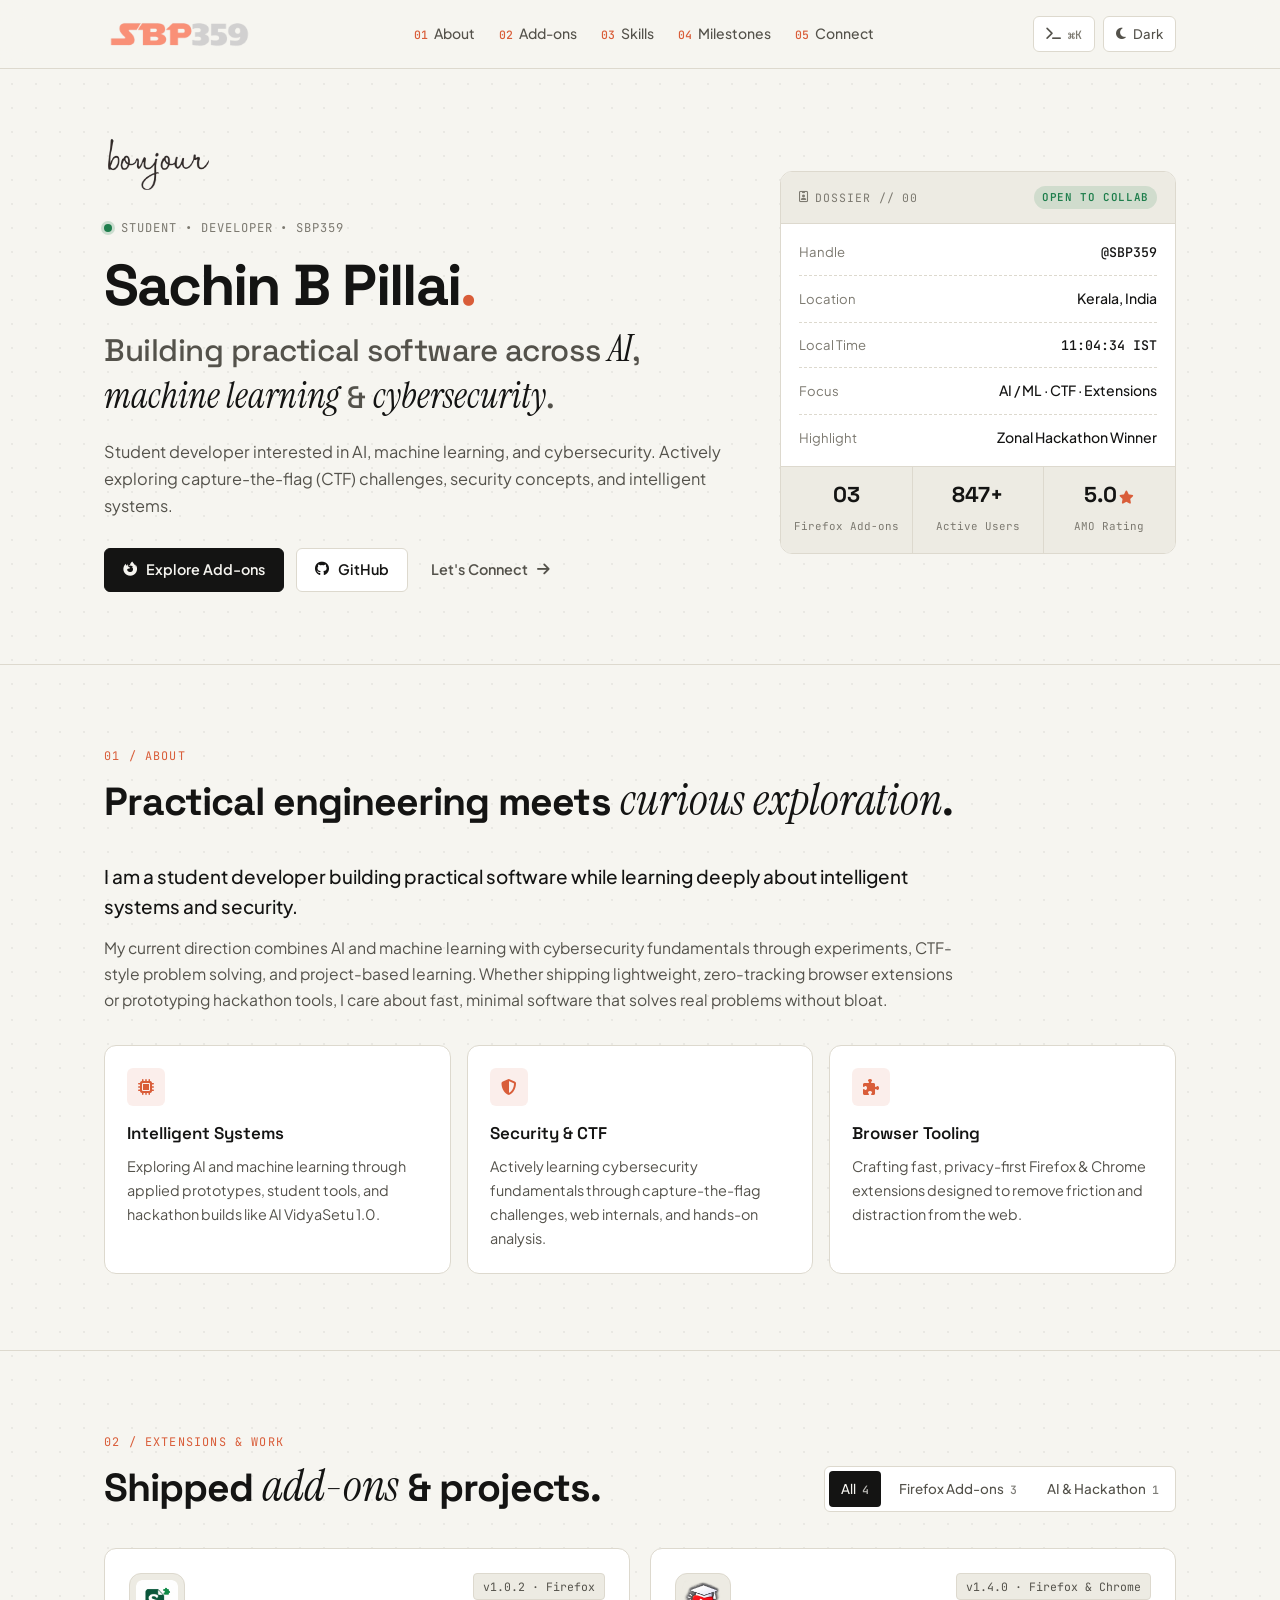
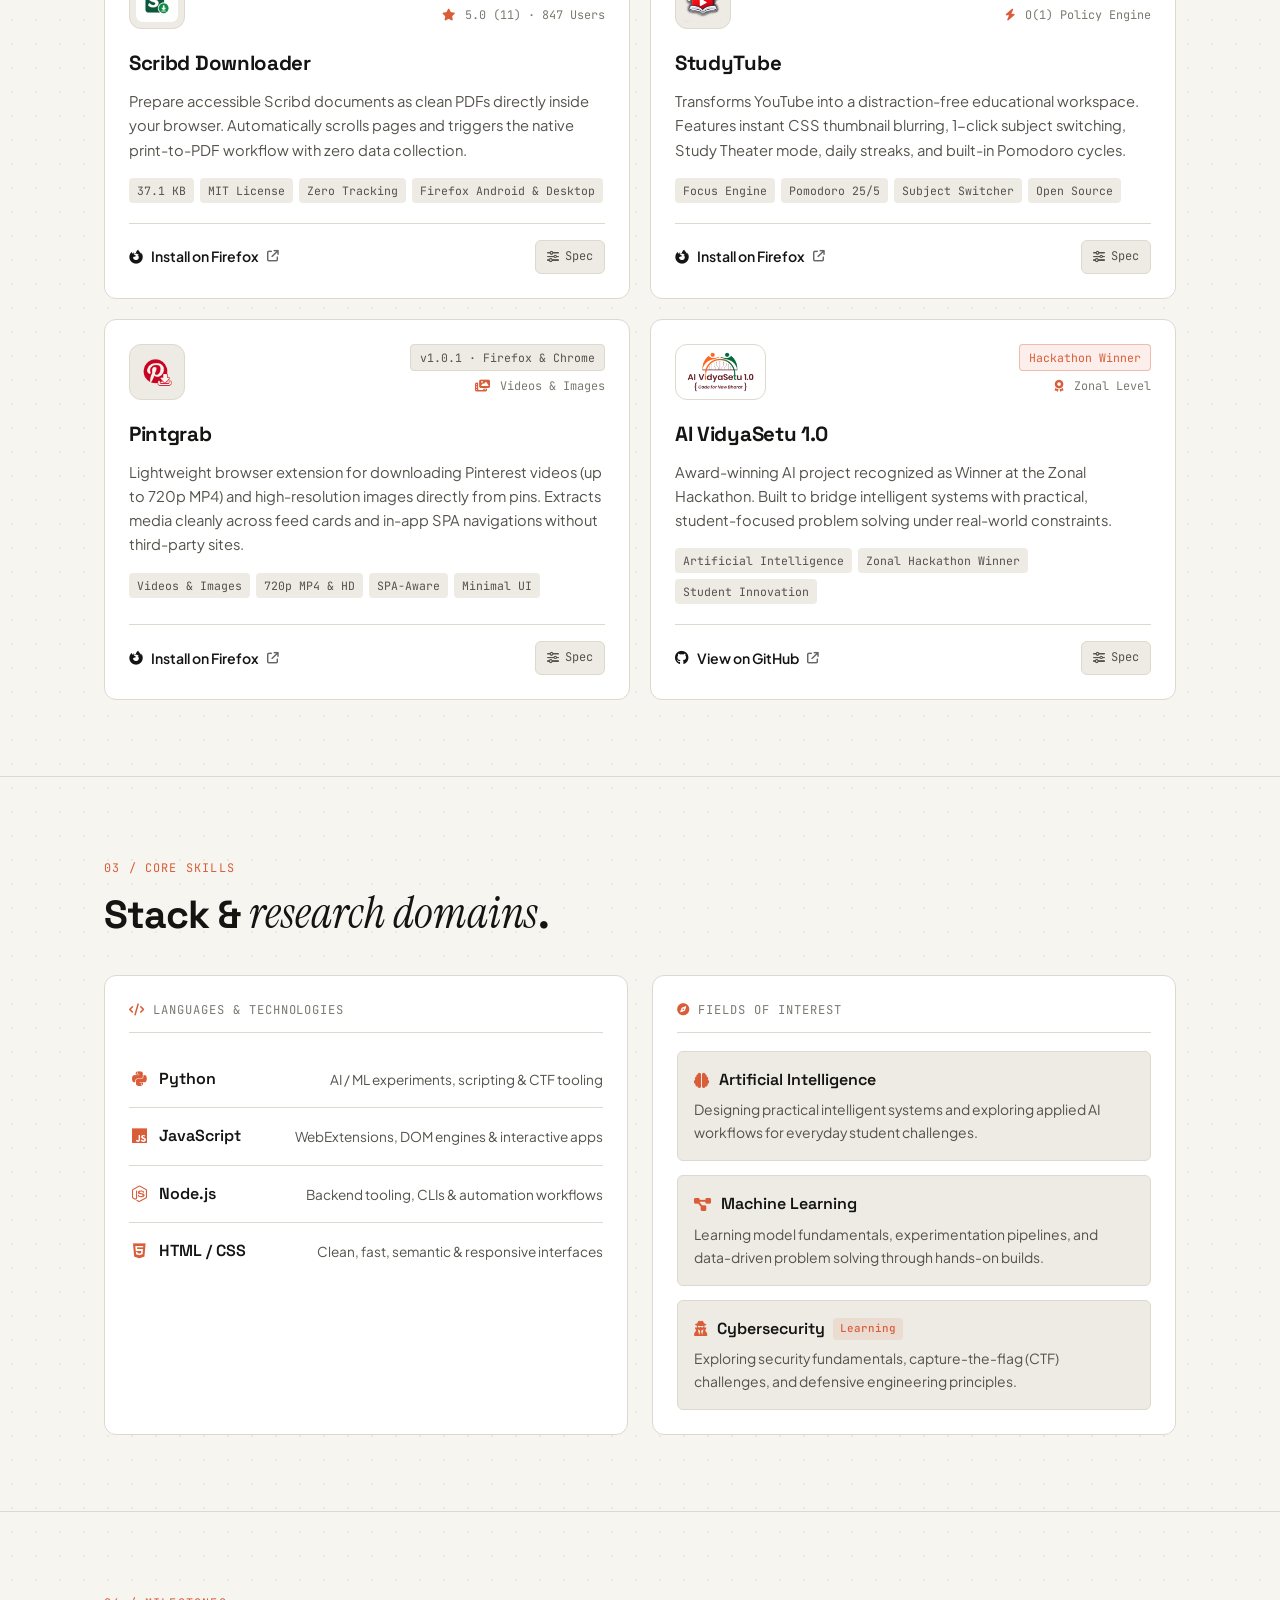
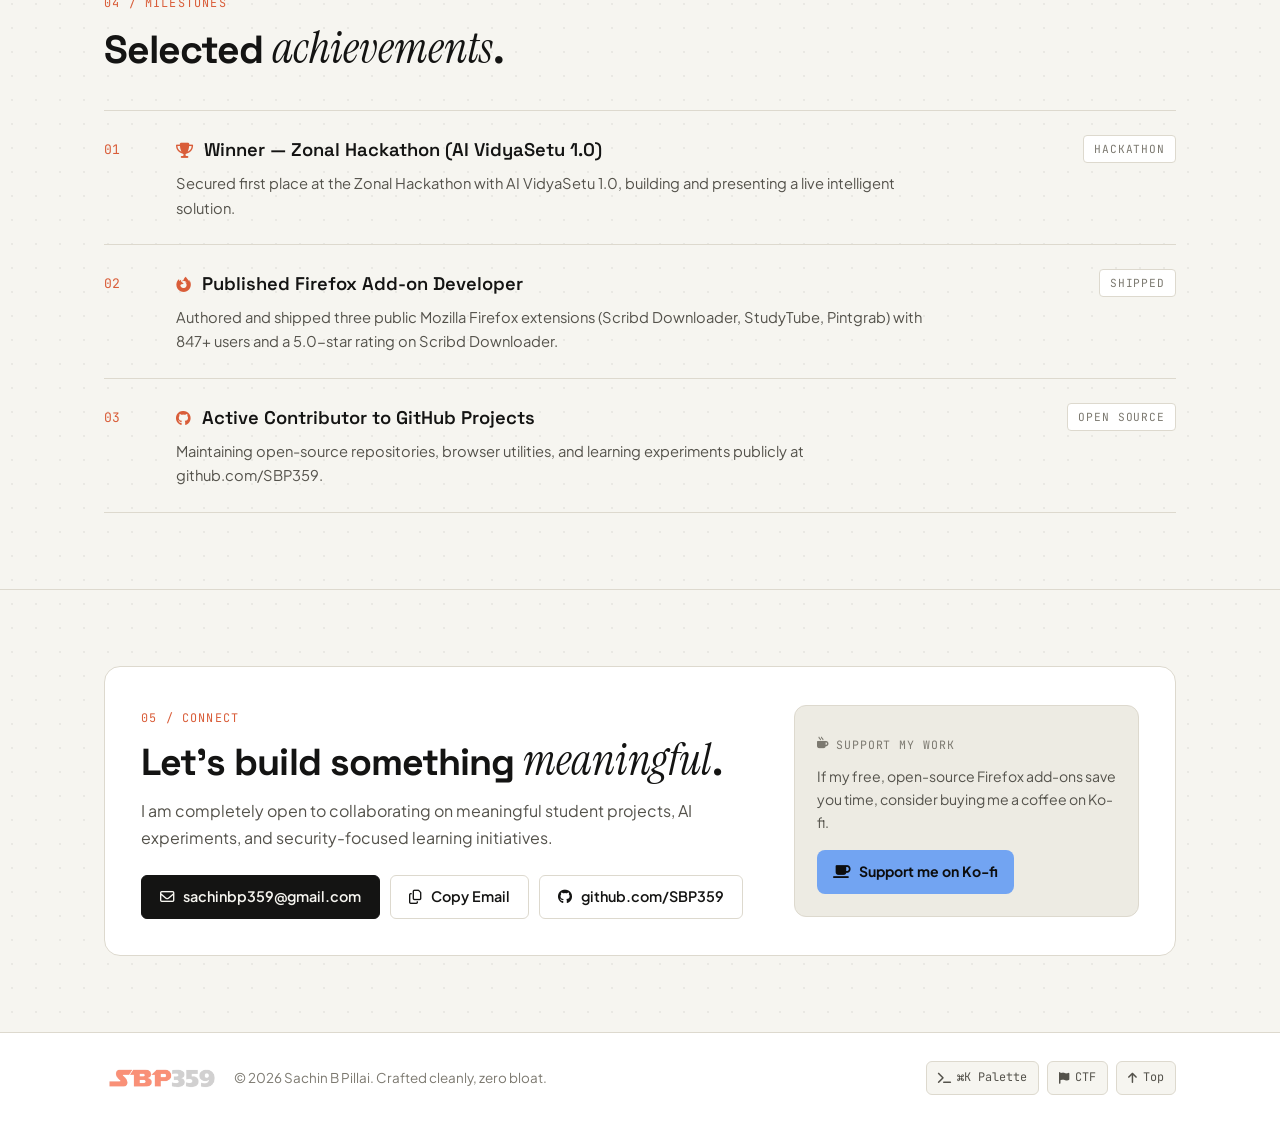
==== commit 4490e081: "new" ====
--- a/index.html
+++ b/index.html
@@ -1,1148 +1,627 @@
 <!DOCTYPE html>
-<html lang="en">
+<html lang="en" data-theme="dark">
 <head>
   <meta charset="UTF-8" />
-  <title>Premium Player</title>
   <meta name="viewport" content="width=device-width, initial-scale=1.0" />
-  <link rel="icon" type="image/x-icon" href="ico.ico">
+  <title>Sachin B Pillai (SBP359) — Student Developer · AI &amp; Security</title>
+  <meta name="description" content="Sachin B Pillai (SBP359) — Student developer building practical software across AI, machine learning, cybersecurity, and browser extensions." />
+  <link rel="icon" href="assets/ico.ico" type="image/x-icon" />
+
+  <!-- Distinctive Editorial & Technical Fonts -->
   <link rel="preconnect" href="https://fonts.googleapis.com" />
   <link rel="preconnect" href="https://fonts.gstatic.com" crossorigin />
-  <link href="https://fonts.googleapis.com/css2?family=DM+Sans:wght@400;500;700&display=swap" rel="stylesheet" />
-  <!-- FontAwesome -->
-  <link rel="stylesheet" href="https://cdnjs.cloudflare.com/ajax/libs/font-awesome/6.4.0/css/all.min.css" />
-  <style>
-    *, *::before, *::after { box-sizing: border-box; margin: 0; padding: 0; }
-
-    :root {
-      --bg: #f3f4f6;
-      --bar-bg: rgba(255, 255, 255, 0.85);
-      --border: rgba(0, 0, 0, 0.06);
-      --border-top: rgba(0, 0, 0, 0.8);
-      --text: #111827;
-      --muted: #6b7280;
-      
-      /* Primary dark elements (play button) */
-      --dark-btn: #050505; 
-      --dark-btn-hover: #334155;
-      --btn-icon: #ffffff;
-      
-      /* Progress and styling colors */
-      --accent: #000000; /* Dark navy blue for progress fill */
-      --track-bg: #7eb4b0; /* A solid light gray for the unfilled line */
-      
-      --bar-h: 76px; /* Reduced height to take up less space */
-      --shadow: 0 -8px 30px rgba(0, 0, 0, 0.04);
-      --grad-1: #fdfbfb;
-      --grad-2: #ebedee;
-      --v-thumb-border: #ffffff;
-      --tooltip-bg: var(--text);
-      --tooltip-text: #fff;
-    }
-
-    body.dark-theme {
-      --bg: #0c0c0c;
-      --bar-bg: rgba(18, 18, 18, 0.85);
-      --border: rgba(255, 255, 255, 0.1);
-      --border-top: rgba(255, 255, 255, 0.15);
-      --text: #f3f4f6;
-      --muted: #9ca3af;
-      
-      --dark-btn: #f3f4f6; 
-      --dark-btn-hover: #d1d5db;
-      --btn-icon: #050505;
-      
-      --accent: #f3f4f6; 
-      --track-bg: #3f3f46; 
-      
-      --shadow: 0 -8px 30px rgba(0, 0, 0, 0.5);
-      --grad-1: #09090b;
-      --grad-2: #18181b;
-      --v-thumb-border: #050505;
-      --tooltip-bg: var(--text);
-      --tooltip-text: #000;
-    }
-
-    html, body {
-      height: 100%;
-      background: var(--bg);
-      color: var(--text);
-      font-family: 'DM Sans', sans-serif;
-      /* Add a subtle gradient background to make it look premium */
-      background: linear-gradient(135deg, var(--grad-1) 0%, var(--grad-2) 100%);
-      background-attachment: fixed;
-      transition: background 0.3s ease, color 0.3s ease;
-      overflow-x: hidden;
-    }
-
-    /* ── PORTFOLIO CONTENT ── */
-    .content-wrapper {
-      max-width: 900px;
-      margin: 0 auto;
-      padding: 80px 32px calc(var(--bar-h) + 60px) 32px; /* Pad bottom so player doesn't overlap text */
-      animation: fadeUp 1s ease-out forwards;
-    }
-
-    @keyframes fadeUp {
-      0% { opacity: 0; transform: translateY(20px); }
-      100% { opacity: 1; transform: translateY(0); }
-    }
-
-    .header-section {
-      text-align: center;
-      margin-bottom: 60px;
-    }
-
-    .name-title {
-      font-size: 48px;
-      font-weight: 900;
-      letter-spacing: -1px;
-      margin-bottom: 16px;
-      background: linear-gradient(135deg, var(--text) 0%, var(--muted) 100%);
-      -webkit-background-clip: text;
-      background-clip: text;
-      color: transparent;
-    }
-
-    .profile-img {
-      max-width: 180px;
-      height: auto;
-      margin: 0 auto 24px auto;
-      display: block;
-      filter: drop-shadow(0 8px 16px rgba(0,0,0,0.15)); /* Soft shadow for flying transparent PNGs */
-    }
-
-    .bonjour-img {
-      max-width: 160px;
-      height: auto;
-      margin: 0 auto 16px auto;
-      display: block;
-    }
-
-    .subtitle {
-      font-size: 18px;
-      color: var(--muted);
-      font-weight: 500;
-      max-width: 600px;
-      margin: 0 auto 24px auto;
-      line-height: 1.6;
-    }
-
-    .social-links {
-      display: flex;
-      justify-content: center;
-      gap: 16px;
-    }
-
-    .social-link {
-      color: var(--text);
-      font-size: 20px;
-      width: 44px; height: 44px;
-      border-radius: 50%;
-      display: flex; align-items: center; justify-content: center;
-      border: 1px solid var(--border);
-      background: var(--bar-bg);
-      backdrop-filter: blur(12px);
-      -webkit-backdrop-filter: blur(12px);
-      transition: all 0.3s ease;
-      text-decoration: none;
-    }
-    .social-link:hover {
-      transform: translateY(-4px);
-      box-shadow: 0 10px 20px rgba(0,0,0,0.08);
-      background: var(--text);
-      color: var(--bg);
-    }
-
-    /* Cards Grid */
-    .grid {
-      display: grid;
-      grid-template-columns: repeat(auto-fit, minmax(300px, 1fr));
-      gap: 24px;
-      margin-bottom: 24px;
-    }
-
-    .card {
-      background: var(--bar-bg);
-      border: 1px solid var(--border);
-      border-radius: 20px;
-      padding: 32px;
-      backdrop-filter: blur(20px);
-      -webkit-backdrop-filter: blur(20px);
-      box-shadow: var(--shadow);
-      transition: transform 0.3s ease;
-    }
-    .card:hover {
-      transform: translateY(-4px);
-    }
-
-    .card h2 {
-      font-size: 20px;
-      font-weight: 700;
-      margin-bottom: 16px;
-      display: flex;
-      align-items: center;
-      gap: 12px;
-    }
-    .card h2 i {
-      color: var(--muted);
-    }
-
-    .card p {
-      font-size: 15px;
-      line-height: 1.7;
-      color: var(--muted);
-      margin-bottom: 16px;
-    }
-
-    /* Skills Badges */
-    .skills-wrapper {
-      display: flex;
-      flex-wrap: wrap;
-      gap: 10px;
-    }
-    .skill-badge {
-      padding: 6px 14px;
-      border-radius: 20px;
-      font-size: 13px;
-      font-weight: 600;
-      background: rgba(126, 180, 176, 0.15); /* Theme accent hue */
-      color: var(--text);
-      border: 1px solid rgba(126, 180, 176, 0.3);
-    }
-
-    /* List items */
-    .feature-list {
-      list-style: none;
-    }
-    .feature-list li {
-      font-size: 15px;
-      color: var(--muted);
-      margin-bottom: 12px;
-      display: flex;
-      align-items: flex-start;
-      gap: 12px;
-      line-height: 1.5;
-    }
-    .feature-list li i {
-      color: #7eb4b0;
-      margin-top: 4px;
-    }
-
-    /* ── PLAYER BAR ── */
-    .player {
-      position: fixed;
-      bottom: 0; left: 0; right: 0;
-      height: var(--bar-h);
-      background: var(--bar-bg);
-      border-top: 2px solid var(--border-top); /* Distinct black border */
-      backdrop-filter: blur(24px) saturate(1.8);
-      -webkit-backdrop-filter: blur(24px) saturate(1.8);
-      box-shadow: var(--shadow);
-      display: flex;
-      align-items: center;
-      padding: 0 32px;
-      gap: 20px;
-      z-index: 100;
-      transition: all 0.3s ease;
-    }
-
-    /* ── LEFT: album + info ── */
-    .left {
-      display: flex;
-      align-items: center;
-      gap: 16px;
-      flex: 1;
-      min-width: 180px;
-      justify-content: flex-start;
-    }
-
-    .album-art {
-      width: 56px; height: 56px;
-      border-radius: 8px;
-      background: #e5e7eb center/cover no-repeat;
-      flex-shrink: 0;
-      box-shadow: 0 4px 12px rgba(0,0,0,0.1);
-      transition: transform 0.3s ease, box-shadow 0.3s ease;
-    }
-    
-    .album-art:hover {
-      transform: scale(1.05);
-    }
-
-    /* Subtle pulse glow while playing */
-    .album-art.playing {
-      animation: albumPulse 2s ease-in-out infinite;
-    }
-
-    @keyframes albumPulse {
-      0%, 100% { box-shadow: 0 4px 12px rgba(0,0,0,0.1); }
-      50%      { box-shadow: 0 4px 20px rgba(0,0,0,0.25), 0 0 30px rgba(126, 180, 176, 0.15); }
-    }
-
-    .track-info { min-width: 0; display: flex; flex-direction: column; justify-content: center; max-width: 200px; }
-
-    .track-name {
-      font-size: 15px;
-      font-weight: 700;
-      white-space: nowrap;
-      overflow: hidden;
-      color: var(--text);
-      margin-bottom: 2px;
-      position: relative;
-    }
-
-    .track-name-inner {
-      display: inline-flex;
-      align-items: baseline;
-      gap: 8px;
-      padding-right: 40px; /* gap before text repeats visually */
-    }
-
-    /* Scrolling marquee when playing */
-    .track-name.scrolling .track-name-inner {
-      animation: marquee 10s linear infinite;
-    }
-
-    @keyframes marquee {
-      0%   { transform: translateX(0%); }
-      100% { transform: translateX(-100%); }
-    }
-
-    .track-credit {
-      font-size: 12px;
-      font-weight: 500;
-      color: var(--muted);
-      letter-spacing: 0.02em;
-      flex-shrink: 0;
-    }
-
-    .track-label {
-      font-size: 11px;
-      color: var(--muted);
-      font-weight: 500;
-      text-transform: uppercase;
-      letter-spacing: 0.05em;
-    }
-
-    /* Info icon + tooltip */
-    .info-btn {
-      background: none;
-      border: none;
-      color: var(--muted);
-      font-size: 14px;
-      cursor: pointer;
-      position: relative;
-      display: flex;
-      align-items: center;
-      padding: 2px;
-      transition: color 0.2s;
-    }
-    .info-btn:hover { color: var(--text); }
-
-    .info-tooltip {
-      display: none;
-      position: absolute;
-      bottom: 28px;
-      left: 50%;
-      transform: translateX(-50%);
-      background: var(--tooltip-bg);
-      color: var(--tooltip-text);
-      padding: 8px 14px;
-      border-radius: 8px;
-      font-size: 12px;
-      font-weight: 500;
-      white-space: nowrap;
-      box-shadow: 0 4px 16px rgba(0,0,0,0.2);
-      z-index: 200;
-      pointer-events: none;
-    }
-    .info-tooltip::after {
-      content: '';
-      position: absolute;
-      top: 100%;
-      left: 50%;
-      transform: translateX(-50%);
-      border: 6px solid transparent;
-      border-top-color: var(--tooltip-bg);
-    }
-    .info-btn.active .info-tooltip {
-      display: block;
-    }
-
-    /* Mute button */
-    .mute-btn {
-      background: none;
-      border: none;
-      color: var(--muted);
-      font-size: 15px;
-      cursor: pointer;
-      display: flex;
-      align-items: center;
-      justify-content: center;
-      width: 24px;
-      transition: color 0.2s;
-    }
-    .mute-btn:hover { color: var(--text); }
-
-    /* ── CENTER: controls + progress ── */
-    .center {
-      flex: 2;
-      max-width: 600px;
-      display: flex;
-      flex-direction: column;
-      align-items: center;
-      gap: 6px; /* Reduced gap to fit height perfectly */
-      padding: 0 24px;
-      min-width: 0;
-    }
-    
-    .controls {
-      display: flex;
-      align-items: center;
-      gap: 24px;
-      margin-top: 6px; /* Pull play button down away from border */
-    }
-    
-    .ctrl-btn {
-      background: none;
-      border: none;
-      color: var(--muted);
-      font-size: 16px; /* Slightly smaller */
-      cursor: pointer;
-      display: flex;
-      align-items: center;
-      justify-content: center;
-      width: 32px; height: 32px;
-      transition: color 0.2s, transform 0.2s;
-    }
-    
-    .ctrl-btn:hover {
-      color: var(--text);
-      transform: scale(1.1);
-    }
-
-    .play-btn {
-      width: 40px; height: 40px; /* Reduced from 48px to fit perfectly vertically inside 76px container */
-      border-radius: 50%;
-      border: none;
-      background: var(--dark-btn);
-      color: var(--btn-icon);
-      font-size: 16px;
-      cursor: pointer;
-      display: flex; align-items: center; justify-content: center;
-      transition: transform 0.2s cubic-bezier(0.34, 1.56, 0.64, 1), background 0.2s ease, box-shadow 0.2s ease;
-      flex-shrink: 0;
-      box-shadow: 0 4px 10px rgba(15, 23, 42, 0.2);
-    }
-    .play-btn:hover { 
-      transform: scale(1.08); 
-      background: var(--dark-btn-hover); 
-      box-shadow: 0 6px 16px rgba(15, 23, 42, 0.3);
-    }
-    .play-btn:active { transform: scale(0.95); }
-    
-    .play-btn i { margin-left: 2px; } /* Optical alignment for play icon */
-    .play-btn i.fa-pause { margin-left: 0; }
-
-    /* progress row */
-    .progress-row {
-      width: 100%;
-      max-width: 600px;
-      display: flex;
-      align-items: center;
-      gap: 12px;
-    }
-
-    .time {
-      font-size: 12px;
-      font-weight: 500;
-      color: var(--muted);
-      font-variant-numeric: tabular-nums;
-      width: 40px;
-      text-align: center;
-      flex-shrink: 0;
-    }
-
-    /* thin progress line */
-    .prog-outer {
-      flex: 1 1 auto;
-      height: 24px;
-      display: flex;
-      align-items: center;
-      cursor: pointer;
-      position: relative;
-    }
-    
-    .prog-track-wrapper {
-      width: 100%;
-      height: 5px;
-      border-radius: 3px;
-      background: var(--track-bg);
-      position: relative;
-      overflow: hidden;
-      transition: height 0.2s ease;
-    }
-
-    .prog-outer:hover .prog-track-wrapper {
-      height: 6px;
-      border-radius: 3px;
-    }
-
-    .prog-fill {
-      position: absolute;
-      left: 0; top: 0; bottom: 0;
-      background: var(--accent);
-      width: 0%;
-      pointer-events: none;
-      transition: width 0.1s linear;
-    }
-
-    .prog-input {
-      position: absolute;
-      left: 0; top: 0;
-      width: 100%; height: 100%;
-      opacity: 0;
-      cursor: pointer;
-      z-index: 2;
-      margin: 0;
-    }
-
-    /* ── RIGHT: volume ── */
-    .right {
-      flex: 1;
-      min-width: 180px;
-      display: flex;
-      align-items: center;
-      justify-content: flex-end;
-      gap: 12px;
-    }
-
-    .vol-icon {
-      color: var(--muted);
-      flex-shrink: 0;
-      font-size: 15px;
-      width: 24px;
-      display: flex; justify-content: center;
-    }
-
-    .vol-slider-wrapper {
-      width: 90px;
-      height: 24px;
-      display: flex;
-      align-items: center;
-      position: relative;
-    }
-
-    .vol-slider {
-      -webkit-appearance: none;
-      appearance: none;
-      width: 100%;
-      height: 4px;
-      border-radius: 2px;
-      background: var(--track-bg);
-      cursor: pointer;
-      outline: none;
-      position: relative;
-      z-index: 2;
-    }
-
-    .vol-slider::-webkit-slider-thumb {
-      -webkit-appearance: none;
-      appearance: none;
-      width: 12px; height: 12px;
-      border-radius: 50%;
-      background: var(--accent);
-      cursor: pointer;
-      box-shadow: 0 2px 6px rgba(37, 99, 235, 0.4);
-      border: 2px solid var(--v-thumb-border);
-      transition: transform 0.1s;
-    }
-
-    .vol-slider:hover::-webkit-slider-thumb {
-      transform: scale(1.2);
-    }
-
-    .vol-slider::-moz-range-thumb {
-      width: 12px; height: 12px;
-      border-radius: 50%;
-      background: var(--accent);
-      border: 2px solid var(--v-thumb-border);
-      box-shadow: 0 2px 6px rgba(37, 99, 235, 0.4);
-      cursor: pointer;
-    }
-
-    /* responsive */
-    @media (max-width: 768px) {
-      .player {
-        height: auto;
-        flex-direction: column;
-        padding: 20px;
-        gap: 16px;
-        border-top-left-radius: 24px;
-        border-top-right-radius: 24px;
-      }
-      .left {
-        flex: 0 0 auto;
-        width: 100%;
-        justify-content: center;
-        text-align: center;
-        flex-direction: column;
-      }
-      .album-art {
-        width: 120px; height: 120px;
-        border-radius: 12px;
-        box-shadow: 0 8px 20px rgba(0,0,0,0.15);
-      }
-      .center {
-        width: 100%;
-        padding: 0;
-      }
-      .controls { 
-        margin: 10px 0;
-      }
-      .right {
-        display: none; /* Hide volume on mobile to save space */
-      }
-      :root { --bar-h: auto; }
-    }
-
-    /* Theme Toggle Button */
-    .theme-toggle {
-      position: absolute;
-      top: 24px;
-      right: 24px;
-      width: 44px;
-      height: 44px;
-      border-radius: 50%;
-      border: none;
-      background: var(--bar-bg);
-      color: var(--text);
-      font-size: 18px;
-      cursor: pointer;
-      display: flex;
-      align-items: center;
-      justify-content: center;
-      box-shadow: 0 4px 12px rgba(0,0,0,0.1);
-      backdrop-filter: blur(12px);
-      -webkit-backdrop-filter: blur(12px);
-      transition: all 0.3s ease;
-      z-index: 50;
-      border: 1px solid var(--border);
-    }
-    .theme-toggle:hover {
-      transform: scale(1.1);
-    }
-
-    /* ══════════ 359 EASTER EGG ══════════ */
-    .easter-359 {
-      position: fixed;
-      inset: 0;
-      z-index: 9999;
-      display: flex;
-      align-items: center;
-      justify-content: center;
-      pointer-events: none;
-      opacity: 0;
-      transition: opacity 0.3s;
-    }
-    .easter-359.active {
-      opacity: 1;
-    }
-
-    /* Dark cinematic backdrop */
-    .easter-359 .backdrop {
-      position: absolute;
-      inset: 0;
-      background: radial-gradient(circle, rgba(0,0,0,0.7) 0%, rgba(0,0,0,0.9) 100%);
-    }
-
-    /* The big 359 text */
-    .easter-359 .big-text {
-      position: relative;
-      z-index: 2;
-      font-size: 160px;
-      font-weight: 900;
-      font-family: 'DM Sans', sans-serif;
-      letter-spacing: -4px;
-      color: transparent;
-      background: linear-gradient(135deg, #f5d37f 0%, #ffc837 30%, #fff6d5 50%, #ffc837 70%, #f5d37f 100%);
-      -webkit-background-clip: text;
-      background-clip: text;
-      text-shadow: 0 0 60px rgba(255, 200, 55, 0.4);
-      opacity: 0;
-    }
-    .easter-359.active .big-text {
-      animation: text359In 2.5s cubic-bezier(0.16, 1, 0.3, 1) forwards;
-    }
-
-    @keyframes text359In {
-      0% {
-        opacity: 0;
-        transform: scale(0.3) rotateX(40deg);
-        filter: blur(20px);
-      }
-      40% {
-        opacity: 1;
-        transform: scale(1.1) rotateX(0deg);
-        filter: blur(0);
-      }
-      60% {
-        transform: scale(1);
-      }
-      80% {
-        opacity: 1;
-        transform: scale(1);
-      }
-      100% {
-        opacity: 0;
-        transform: scale(1.3);
-        filter: blur(10px);
-      }
-    }
-
-    /* Subtitle under 359 */
-    .easter-359 .sub-text {
-      position: absolute;
-      z-index: 2;
-      bottom: 38%;
-      font-size: 16px;
-      font-weight: 500;
-      letter-spacing: 6px;
-      text-transform: uppercase;
-      color: rgba(255, 255, 255, 0.7);
-      opacity: 0;
-    }
-    .easter-359.active .sub-text {
-      animation: subFade 2.5s ease forwards;
-    }
-
-    @keyframes subFade {
-      0%, 20% { opacity: 0; transform: translateY(10px); }
-      40%     { opacity: 1; transform: translateY(0); }
-      80%     { opacity: 1; }
-      100%    { opacity: 0; }
-    }
-
-    /* Ring burst */
-    .easter-359 .ring {
-      position: absolute;
-      z-index: 1;
-      width: 100px; height: 100px;
-      border: 3px solid rgba(255, 200, 55, 0.6);
-      border-radius: 50%;
-      opacity: 0;
-    }
-    .easter-359.active .ring {
-      animation: ringBurst 2s ease-out forwards;
-    }
-
-    @keyframes ringBurst {
-      0% { opacity: 1; transform: scale(0); }
-      60% { opacity: 0.4; }
-      100% { opacity: 0; transform: scale(12); }
-    }
-
-    .easter-359.active .ring:nth-child(2) { animation-delay: 0.15s; }
-    .easter-359.active .ring:nth-child(3) { animation-delay: 0.3s; }
-
-    /* Floating particles */
-    .easter-359 .particle {
-      position: absolute;
-      width: 6px; height: 6px;
-      border-radius: 50%;
-      background: #ffc837;
-      opacity: 0;
-      z-index: 3;
-    }
-
-    /* Shimmer flash on the player bar */
-    .player.shimmer::after {
-      content: '';
-      position: absolute;
-      inset: 0;
-      background: linear-gradient(90deg, transparent 0%, rgba(255,200,55,0.15) 50%, transparent 100%);
-      animation: shimmerSlide 1s ease-out forwards;
-      pointer-events: none;
-    }
-    @keyframes shimmerSlide {
-      0% { transform: translateX(-100%); }
-      100% { transform: translateX(100%); opacity: 0; }
-    }
-  </style>
+  <link href="https://fonts.googleapis.com/css2?family=Instrument+Serif:ital@0;1&family=JetBrains+Mono:wght@400;500;600&family=Plus+Jakarta+Sans:wght@400;500;600;700&family=Space+Grotesk:wght@500;600;700&display=swap" rel="stylesheet" />
+
+  <!-- Font Awesome 6 -->
+  <link rel="stylesheet" href="https://cdnjs.cloudflare.com/ajax/libs/font-awesome/6.5.2/css/all.min.css" />
+
+  <link rel="stylesheet" href="css/style.css" />
 </head>
 <body>
-
-<button id="themeToggle" class="theme-toggle" aria-label="Toggle Theme">
-  <i class="fa-solid fa-moon"></i>
-</button>
-
-<!-- ── MAIN PORTFOLIO CONTENT ── -->
-<main class="content-wrapper">
-  
-  <header class="header-section">
-    <img src="bonjour_light.png" alt="Bonjour" id="bonjourImg" class="bonjour-img" />
-    <div style="font-size: 14px; font-weight: 700; color: #7eb4b0; text-transform: uppercase; letter-spacing: 2px; margin-bottom: 12px;">Grade 11 Student • Developer</div>
-    <h1 class="name-title">Sachin B Pillai</h1>
-    <img src="sbp.png" alt="SBP" class="profile-img" />
-    <p class="subtitle">
-      Student developer interested in AI, machine learning, and cybersecurity. Actively exploring capture-the-flag (CTF) challenges, security concepts, and intelligent systems.
-    </p>
-    <div class="social-links">
-      <a href="https://github.com/sbp359" class="social-link" title="GitHub"><i class="fa-brands fa-github"></i></a>
-      <a href="https://www.linkedin.com/in/sbp359/" class="social-link" title="LinkedIn"><i class="fa-brands fa-linkedin-in"></i></a>
-      <a href="https://www.youtube.com/@SBP359" class="social-link" title="YouTube"><i class="fa-brands fa-youtube"></i></a>
-      <a href="mailto:sbp359@gmail.com" class="social-link" title="Email"><i class="fa-solid fa-envelope"></i></a>
+  <!-- Scroll Reading Progress Hairline -->
+  <div class="scroll-progress" id="scroll-progress" aria-hidden="true"></div>
+
+  <!-- Top Navigation -->
+  <header class="site-header" id="top">
+    <div class="container header-inner">
+      <a href="#top" class="brand-link" aria-label="SBP359 Home">
+        <img src="assets/sbp.png" alt="SBP359" class="brand-logo" />
+      </a>
+
+      <nav class="main-nav" aria-label="Primary navigation">
+        <a href="#about" class="nav-link"><span class="nav-idx">01</span> About</a>
+        <a href="#addons" class="nav-link"><span class="nav-idx">02</span> Add-ons</a>
+        <a href="#skills" class="nav-link"><span class="nav-idx">03</span> Skills</a>
+        <a href="#achievements" class="nav-link"><span class="nav-idx">04</span> Milestones</a>
+        <a href="#connect" class="nav-link"><span class="nav-idx">05</span> Connect</a>
+      </nav>
+
+      <div class="header-actions">
+        <button type="button" class="icon-pill cmd-trigger" id="cmd-open-btn" title="Open Command Palette (Ctrl+K / ⌘K)" aria-label="Open Command Palette">
+          <i class="fa-solid fa-terminal"></i>
+          <span class="kbd-hint">⌘K</span>
+        </button>
+
+        <button type="button" class="icon-pill theme-toggle" id="theme-toggle" title="Toggle Light / Dark Theme (T)" aria-label="Toggle Light or Dark Theme">
+          <i class="fa-solid fa-sun" id="theme-icon"></i>
+          <span class="theme-label" id="theme-label">Light</span>
+        </button>
+
+        <button type="button" class="icon-pill mobile-menu-btn" id="mobile-menu-btn" aria-label="Open menu" aria-expanded="false">
+          <i class="fa-solid fa-bars"></i>
+        </button>
+      </div>
+    </div>
+
+    <!-- Mobile Navigation Drawer -->
+    <div class="mobile-nav" id="mobile-nav" hidden>
+      <div class="container mobile-nav-inner">
+        <a href="#about" class="mobile-nav-link"><span>01</span> About Me</a>
+        <a href="#addons" class="mobile-nav-link"><span>02</span> Add-ons &amp; Work</a>
+        <a href="#skills" class="mobile-nav-link"><span>03</span> Core Skills</a>
+        <a href="#achievements" class="mobile-nav-link"><span>04</span> Milestones</a>
+        <a href="#connect" class="mobile-nav-link"><span>05</span> Let's Connect</a>
+      </div>
     </div>
   </header>
 
-  <div class="grid">
-    <!-- About Card -->
-    <section class="card">
-      <h2><i class="fa-regular fa-user"></i> About Me</h2>
-      <p>I am a student developer building practical software while learning deeply about intelligent systems and security. My current direction combines AI and machine learning with cybersecurity fundamentals through experiments, CTF-style problem solving, and project-based learning.</p>
+  <main>
+    <!-- HERO SECTION -->
+    <section class="hero-section">
+      <div class="container hero-grid">
+        <div class="hero-copy">
+          <div class="bonjour-wrap" aria-label="Bonjour">
+            <img src="assets/bonjour_dark.png" alt="Bonjour" class="bonjour-img bonjour-dark" />
+            <img src="assets/bonjour_light.png" alt="Bonjour" class="bonjour-img bonjour-light" />
+          </div>
+
+          <div class="eyebrow-row">
+            <span class="status-dot" aria-hidden="true"></span>
+            <span class="mono-tag">STUDENT &bull; DEVELOPER &bull; SBP359</span>
+          </div>
+
+          <h1 class="hero-title">
+            Sachin B Pillai<span class="accent-dot">.</span>
+            <span class="hero-subtitle-line">
+              Building practical software across
+              <em class="serif-em">AI</em>, <em class="serif-em">machine learning</em> &amp; <em class="serif-em">cybersecurity</em>.
+            </span>
+          </h1>
+
+          <p class="hero-lead">
+            Student developer interested in AI, machine learning, and cybersecurity. Actively exploring capture-the-flag (CTF) challenges, security concepts, and intelligent systems.
+          </p>
+
+          <div class="hero-cta-row">
+            <a href="#addons" class="btn btn-primary">
+              <i class="fa-brands fa-firefox-browser"></i>
+              <span>Explore Add-ons</span>
+            </a>
+            <a href="https://github.com/SBP359" target="_blank" rel="noopener noreferrer" class="btn btn-outline">
+              <i class="fa-brands fa-github"></i>
+              <span>GitHub</span>
+            </a>
+            <a href="#connect" class="btn btn-ghost">
+              <span>Let's Connect</span>
+              <i class="fa-solid fa-arrow-right"></i>
+            </a>
+          </div>
+        </div>
+
+        <!-- Architectural Dossier Card -->
+        <aside class="dossier-card" aria-label="Developer Dossier">
+          <div class="dossier-header">
+            <span class="mono-label"><i class="fa-regular fa-id-badge"></i> DOSSIER // 00</span>
+            <span class="mono-badge live-badge">OPEN TO COLLAB</span>
+          </div>
+
+          <div class="dossier-rows">
+            <div class="dossier-row">
+              <span class="dossier-key">Handle</span>
+              <span class="dossier-val mono">@SBP359</span>
+            </div>
+            <div class="dossier-row">
+              <span class="dossier-key">Location</span>
+              <span class="dossier-val">Kerala, India</span>
+            </div>
+            <div class="dossier-row">
+              <span class="dossier-key">Local Time</span>
+              <span class="dossier-val mono" id="ist-clock">--:--:-- IST</span>
+            </div>
+            <div class="dossier-row">
+              <span class="dossier-key">Focus</span>
+              <span class="dossier-val">AI / ML &middot; CTF &middot; Extensions</span>
+            </div>
+            <div class="dossier-row">
+              <span class="dossier-key">Highlight</span>
+              <span class="dossier-val">Zonal Hackathon Winner</span>
+            </div>
+          </div>
+
+          <div class="dossier-metrics">
+            <div class="metric-cell">
+              <span class="metric-num">03</span>
+              <span class="metric-lbl">Firefox Add-ons</span>
+            </div>
+            <div class="metric-cell">
+              <span class="metric-num">847+</span>
+              <span class="metric-lbl">Active Users</span>
+            </div>
+            <div class="metric-cell">
+              <span class="metric-num">5.0<i class="fa-solid fa-star metric-star"></i></span>
+              <span class="metric-lbl">AMO Rating</span>
+            </div>
+          </div>
+        </aside>
+      </div>
     </section>
 
-    <!-- Skills Card -->
-    <section class="card">
-      <h2><i class="fa-solid fa-code"></i> Core Skills</h2>
-      <p>Languages & Technologies I work with:</p>
-      <div class="skills-wrapper">
-        <span class="skill-badge">Python</span>
-        <span class="skill-badge">JavaScript</span>
-        <span class="skill-badge">Node.js</span>
-        <span class="skill-badge">HTML / CSS</span>
-      </div>
-      
-      <h3 style="margin: 20px 0 10px 0; font-size: 14px; color: var(--text);">Fields of Interest</h3>
-      <div class="skills-wrapper">
-        <span class="skill-badge" style="background: rgba(139, 92, 246, 0.1); border-color: rgba(139, 92, 246, 0.3);">Artificial Intelligence</span>
-        <span class="skill-badge" style="background: rgba(139, 92, 246, 0.1); border-color: rgba(139, 92, 246, 0.3);">Machine Learning</span>
-        <span class="skill-badge" style="background: rgba(239, 68, 68, 0.1); border-color: rgba(239, 68, 68, 0.3);">Cybersecurity (Learning)</span>
+    <!-- 01 / ABOUT SECTION -->
+    <section class="section" id="about">
+      <div class="container">
+        <div class="section-head">
+          <span class="section-index">01 / ABOUT</span>
+          <h2 class="section-title">Practical engineering meets <em class="serif-em">curious exploration</em>.</h2>
+        </div>
+
+        <div class="about-grid">
+          <div class="about-prose">
+            <p class="lead-paragraph">
+              I am a student developer building practical software while learning deeply about intelligent systems and security.
+            </p>
+            <p class="body-paragraph">
+              My current direction combines AI and machine learning with cybersecurity fundamentals through experiments, CTF-style problem solving, and project-based learning. Whether shipping lightweight, zero-tracking browser extensions or prototyping hackathon tools, I care about fast, minimal software that solves real problems without bloat.
+            </p>
+          </div>
+
+          <div class="pillars-grid">
+            <article class="pillar-item">
+              <div class="pillar-icon"><i class="fa-solid fa-microchip"></i></div>
+              <h3>Intelligent Systems</h3>
+              <p>Exploring AI and machine learning through applied prototypes, student tools, and hackathon builds like AI VidyaSetu 1.0.</p>
+            </article>
+            <article class="pillar-item">
+              <div class="pillar-icon"><i class="fa-solid fa-shield-halved"></i></div>
+              <h3>Security &amp; CTF</h3>
+              <p>Actively learning cybersecurity fundamentals through capture-the-flag challenges, web internals, and hands-on analysis.</p>
+            </article>
+            <article class="pillar-item">
+              <div class="pillar-icon"><i class="fa-solid fa-puzzle-piece"></i></div>
+              <h3>Browser Tooling</h3>
+              <p>Crafting fast, privacy-first Firefox &amp; Chrome extensions designed to remove friction and distraction from the web.</p>
+            </article>
+          </div>
+        </div>
       </div>
     </section>
 
-    <!-- Achievements -->
-    <section class="card" style="grid-column: 1 / -1;">
-      <h2><i class="fa-solid fa-trophy"></i> Achievements & Contact</h2>
-      <ul class="feature-list" style="margin-bottom: 24px;">
-        <li><i class="fa-solid fa-circle-check"></i> <strong>Winner</strong> – Zonal Hackathon (Vidysetu AI)</li>
-        <li><i class="fa-solid fa-heart-pulse"></i> Got a chance to live</li>
-        <li><i class="fa-solid fa-laptop-code"></i> Active contributor to GitHub projects</li>
-      </ul>
-      <hr style="border: none; border-top: 1px solid var(--border); margin: 20px 0;">
-      <p>I am completely open to collaborating on meaningful student projects, AI experiments, and security-focused learning initiatives.</p>
-      <a href="mailto:sbp359@gmail.com" style="display: inline-block; padding: 10px 24px; background: var(--text); color: var(--bg); text-decoration: none; border-radius: 30px; font-weight: 600; font-size: 14px; transition: transform 0.2s;">Let's Connect &rarr;</a>
+    <!-- 02 / ADD-ONS & FEATURED WORK -->
+    <section class="section" id="addons">
+      <div class="container">
+        <div class="section-head section-head-split">
+          <div>
+            <span class="section-index">02 / EXTENSIONS &amp; WORK</span>
+            <h2 class="section-title">Shipped <em class="serif-em">add-ons</em> &amp; projects.</h2>
+          </div>
+
+          <div class="filter-bar" role="tablist" aria-label="Filter projects">
+            <button type="button" class="filter-btn active" data-filter="all" role="tab" aria-selected="true">All <span class="filter-count">4</span></button>
+            <button type="button" class="filter-btn" data-filter="extensions" role="tab" aria-selected="false">Firefox Add-ons <span class="filter-count">3</span></button>
+            <button type="button" class="filter-btn" data-filter="ai" role="tab" aria-selected="false">AI &amp; Hackathon <span class="filter-count">1</span></button>
+          </div>
+        </div>
+
+        <div class="projects-grid" id="projects-grid">
+          <!-- Card 1: Scribd Downloader -->
+          <article class="project-card" data-category="extensions" data-project-id="scribd-downloader">
+            <div class="project-top">
+              <div class="addon-icon-frame">
+                <img src="assets/icon128.png" alt="Scribd Downloader icon" class="addon-icon" />
+              </div>
+              <div class="project-meta-right">
+                <span class="mono-pill">v1.0.2 &middot; Firefox</span>
+                <span class="verified-stat"><i class="fa-solid fa-star"></i> 5.0 (11) &middot; 847 Users</span>
+              </div>
+            </div>
+
+            <div class="project-body">
+              <h3 class="project-title">Scribd Downloader</h3>
+              <p class="project-desc">
+                Prepare accessible Scribd documents as clean PDFs directly inside your browser. Automatically scrolls pages and triggers the native print-to-PDF workflow with zero data collection.
+              </p>
+              <ul class="tag-list">
+                <li>37.1 KB</li>
+                <li>MIT License</li>
+                <li>Zero Tracking</li>
+                <li>Firefox Android &amp; Desktop</li>
+              </ul>
+            </div>
+
+            <div class="project-footer">
+              <a href="https://addons.mozilla.org/en-US/firefox/addon/scribd-downloader/" target="_blank" rel="noopener noreferrer" class="card-link-primary">
+                <i class="fa-brands fa-firefox-browser"></i>
+                <span>Install on Firefox</span>
+                <i class="fa-solid fa-arrow-up-right-from-square link-ext"></i>
+              </a>
+              <button type="button" class="card-spec-btn" data-inspect="scribd-downloader">
+                <i class="fa-solid fa-sliders"></i>
+                <span>Spec</span>
+              </button>
+            </div>
+          </article>
+
+          <!-- Card 2: StudyTube -->
+          <article class="project-card" data-category="extensions" data-project-id="studytube">
+            <div class="project-top">
+              <div class="addon-icon-frame">
+                <img src="assets/studytube-icon.png" alt="StudyTube icon" class="addon-icon" />
+              </div>
+              <div class="project-meta-right">
+                <span class="mono-pill">v1.4.0 &middot; Firefox &amp; Chrome</span>
+                <span class="verified-stat"><i class="fa-solid fa-bolt"></i> O(1) Policy Engine</span>
+              </div>
+            </div>
+
+            <div class="project-body">
+              <h3 class="project-title">StudyTube</h3>
+              <p class="project-desc">
+                Transforms YouTube into a distraction-free educational workspace. Features instant CSS thumbnail blurring, 1-click subject switching, Study Theater mode, daily streaks, and built-in Pomodoro cycles.
+              </p>
+              <ul class="tag-list">
+                <li>Focus Engine</li>
+                <li>Pomodoro 25/5</li>
+                <li>Subject Switcher</li>
+                <li>Open Source</li>
+              </ul>
+            </div>
+
+            <div class="project-footer">
+              <a href="https://addons.mozilla.org/en-US/firefox/addon/studytube-v1/" target="_blank" rel="noopener noreferrer" class="card-link-primary">
+                <i class="fa-brands fa-firefox-browser"></i>
+                <span>Install on Firefox</span>
+                <i class="fa-solid fa-arrow-up-right-from-square link-ext"></i>
+              </a>
+              <button type="button" class="card-spec-btn" data-inspect="studytube">
+                <i class="fa-solid fa-sliders"></i>
+                <span>Spec</span>
+              </button>
+            </div>
+          </article>
+
+          <!-- Card 3: Pintgrab -->
+          <article class="project-card" data-category="extensions" data-project-id="pintgrab">
+            <div class="project-top">
+              <div class="addon-icon-frame">
+                <img src="assets/icon256.png" alt="Pintgrab icon" class="addon-icon" />
+              </div>
+              <div class="project-meta-right">
+                <span class="mono-pill">v1.0.1 &middot; Firefox &amp; Chrome</span>
+                <span class="verified-stat"><i class="fa-solid fa-photo-film"></i> Videos &amp; Images</span>
+              </div>
+            </div>
+
+            <div class="project-body">
+              <h3 class="project-title">Pintgrab</h3>
+              <p class="project-desc">
+                Lightweight browser extension for downloading Pinterest videos (up to 720p MP4) and high-resolution images directly from pins. Extracts media cleanly across feed cards and in-app SPA navigations without third-party sites.
+              </p>
+              <ul class="tag-list">
+                <li>Videos &amp; Images</li>
+                <li>720p MP4 &amp; HD</li>
+                <li>SPA-Aware</li>
+                <li>Minimal UI</li>
+              </ul>
+            </div>
+
+            <div class="project-footer">
+              <a href="https://addons.mozilla.org/en-US/firefox/addon/pintgrab/" target="_blank" rel="noopener noreferrer" class="card-link-primary">
+                <i class="fa-brands fa-firefox-browser"></i>
+                <span>Install on Firefox</span>
+                <i class="fa-solid fa-arrow-up-right-from-square link-ext"></i>
+              </a>
+              <button type="button" class="card-spec-btn" data-inspect="pintgrab">
+                <i class="fa-solid fa-sliders"></i>
+                <span>Spec</span>
+              </button>
+            </div>
+          </article>
+
+          <!-- Card 4: AI VidyaSetu 1.0 -->
+          <article class="project-card project-card-accent" data-category="ai" data-project-id="vidysetu-ai">
+            <div class="project-top">
+              <div class="addon-icon-frame vidyasetu-logo-frame">
+                <img src="assets/vidyasetu-logo.png" alt="AI VidyaSetu 1.0 logo" class="vidyasetu-logo" />
+              </div>
+              <div class="project-meta-right">
+                <span class="mono-pill accent-pill">Hackathon Winner</span>
+                <span class="verified-stat"><i class="fa-solid fa-award"></i> Zonal Level</span>
+              </div>
+            </div>
+
+            <div class="project-body">
+              <h3 class="project-title">AI VidyaSetu 1.0</h3>
+              <p class="project-desc">
+                Award-winning AI project recognized as Winner at the Zonal Hackathon. Built to bridge intelligent systems with practical, student-focused problem solving under real-world constraints.
+              </p>
+              <ul class="tag-list">
+                <li>Artificial Intelligence</li>
+                <li>Zonal Hackathon Winner</li>
+                <li>Student Innovation</li>
+              </ul>
+            </div>
+
+            <div class="project-footer">
+              <a href="https://github.com/SBP359" target="_blank" rel="noopener noreferrer" class="card-link-primary">
+                <i class="fa-brands fa-github"></i>
+                <span>View on GitHub</span>
+                <i class="fa-solid fa-arrow-up-right-from-square link-ext"></i>
+              </a>
+              <button type="button" class="card-spec-btn" data-inspect="vidysetu-ai">
+                <i class="fa-solid fa-sliders"></i>
+                <span>Spec</span>
+              </button>
+            </div>
+          </article>
+        </div>
+      </div>
     </section>
-  </div>
-  
-</main>
-
-<!-- 359 Easter Egg Overlay -->
-<div class="easter-359" id="easter359">
-  <div class="backdrop"></div>
-  <div class="ring"></div>
-  <div class="ring"></div>
-  <div class="ring"></div>
-  <div class="big-text">3:59</div>
-  <div class="sub-text">signature moment</div>
-</div>
-
-<div class="player">
-  <!-- LEFT -->
-  <div class="left">
-    <div class="album-art" id="albumArt"></div>
-    <div class="track-info">
-      <div class="track-name" id="trackNameRow">
-        <span class="track-name-inner">
-          <span id="trackName">Music Sounds Better With You</span>
-          <span class="track-credit" id="trackCredit">• Stardust</span>
-        </span>
-      </div>
-      <div class="track-label">Now Playing</div>
+
+    <!-- 03 / CORE SKILLS & INTERESTS -->
+    <section class="section" id="skills">
+      <div class="container">
+        <div class="section-head">
+          <span class="section-index">03 / CORE SKILLS</span>
+          <h2 class="section-title">Stack &amp; <em class="serif-em">research domains</em>.</h2>
+        </div>
+
+        <div class="skills-layout">
+          <div class="skills-panel">
+            <div class="panel-label">
+              <i class="fa-solid fa-code"></i>
+              <span>Languages &amp; Technologies</span>
+            </div>
+            <div class="skill-rows">
+              <div class="skill-row">
+                <div class="skill-name">
+                  <i class="fa-brands fa-python"></i>
+                  <span>Python</span>
+                </div>
+                <span class="skill-note">AI / ML experiments, scripting &amp; CTF tooling</span>
+              </div>
+              <div class="skill-row">
+                <div class="skill-name">
+                  <i class="fa-brands fa-js"></i>
+                  <span>JavaScript</span>
+                </div>
+                <span class="skill-note">WebExtensions, DOM engines &amp; interactive apps</span>
+              </div>
+              <div class="skill-row">
+                <div class="skill-name">
+                  <i class="fa-brands fa-node-js"></i>
+                  <span>Node.js</span>
+                </div>
+                <span class="skill-note">Backend tooling, CLIs &amp; automation workflows</span>
+              </div>
+              <div class="skill-row">
+                <div class="skill-name">
+                  <i class="fa-brands fa-html5"></i>
+                  <span>HTML / CSS</span>
+                </div>
+                <span class="skill-note">Clean, fast, semantic &amp; responsive interfaces</span>
+              </div>
+            </div>
+          </div>
+
+          <div class="skills-panel">
+            <div class="panel-label">
+              <i class="fa-solid fa-compass"></i>
+              <span>Fields of Interest</span>
+            </div>
+            <div class="interest-cards">
+              <div class="interest-card">
+                <div class="interest-head">
+                  <i class="fa-solid fa-brain"></i>
+                  <h3>Artificial Intelligence</h3>
+                </div>
+                <p>Designing practical intelligent systems and exploring applied AI workflows for everyday student challenges.</p>
+              </div>
+              <div class="interest-card">
+                <div class="interest-head">
+                  <i class="fa-solid fa-diagram-project"></i>
+                  <h3>Machine Learning</h3>
+                </div>
+                <p>Learning model fundamentals, experimentation pipelines, and data-driven problem solving through hands-on builds.</p>
+              </div>
+              <div class="interest-card">
+                <div class="interest-head">
+                  <i class="fa-solid fa-user-secret"></i>
+                  <h3>Cybersecurity <span class="learning-tag">Learning</span></h3>
+                </div>
+                <p>Exploring security fundamentals, capture-the-flag (CTF) challenges, and defensive engineering principles.</p>
+              </div>
+            </div>
+          </div>
+        </div>
+      </div>
+    </section>
+
+    <!-- 04 / ACHIEVEMENTS & MILESTONES -->
+    <section class="section" id="achievements">
+      <div class="container">
+        <div class="section-head">
+          <span class="section-index">04 / MILESTONES</span>
+          <h2 class="section-title">Selected <em class="serif-em">achievements</em>.</h2>
+        </div>
+
+        <div class="milestone-list">
+          <div class="milestone-row">
+            <span class="milestone-num">01</span>
+            <div class="milestone-content">
+              <h3><i class="fa-solid fa-trophy milestone-icon"></i> Winner &mdash; Zonal Hackathon (AI VidyaSetu 1.0)</h3>
+              <p>Secured first place at the Zonal Hackathon with AI VidyaSetu 1.0, building and presenting a live intelligent solution.</p>
+            </div>
+            <span class="milestone-tag">HACKATHON</span>
+          </div>
+
+          <div class="milestone-row">
+            <span class="milestone-num">02</span>
+            <div class="milestone-content">
+              <h3><i class="fa-brands fa-firefox-browser milestone-icon"></i> Published Firefox Add-on Developer</h3>
+              <p>Authored and shipped three public Mozilla Firefox extensions (Scribd Downloader, StudyTube, Pintgrab) with 847+ users and a 5.0-star rating on Scribd Downloader.</p>
+            </div>
+            <span class="milestone-tag">SHIPPED</span>
+          </div>
+
+          <div class="milestone-row">
+            <span class="milestone-num">03</span>
+            <div class="milestone-content">
+              <h3><i class="fa-brands fa-github milestone-icon"></i> Active Contributor to GitHub Projects</h3>
+              <p>Maintaining open-source repositories, browser utilities, and learning experiments publicly at github.com/SBP359.</p>
+            </div>
+            <span class="milestone-tag">OPEN SOURCE</span>
+          </div>
+        </div>
+      </div>
+    </section>
+
+    <!-- 05 / CONNECT & SUPPORT -->
+    <section class="section connect-section" id="connect">
+      <div class="container">
+        <div class="connect-box">
+          <div class="connect-left">
+            <span class="section-index">05 / CONNECT</span>
+            <h2 class="connect-title">Let's build something <em class="serif-em">meaningful</em>.</h2>
+            <p class="connect-lead">
+              I am completely open to collaborating on meaningful student projects, AI experiments, and security-focused learning initiatives.
+            </p>
+
+            <div class="connect-actions">
+              <a href="mailto:sachinbp359@gmail.com" class="btn btn-primary">
+                <i class="fa-regular fa-envelope"></i>
+                <span>sachinbp359@gmail.com</span>
+              </a>
+              <button type="button" class="btn btn-outline" id="copy-email-btn">
+                <i class="fa-regular fa-copy"></i>
+                <span>Copy Email</span>
+              </button>
+              <a href="https://github.com/SBP359" target="_blank" rel="noopener noreferrer" class="btn btn-outline">
+                <i class="fa-brands fa-github"></i>
+                <span>github.com/SBP359</span>
+              </a>
+            </div>
+          </div>
+
+          <div class="connect-right">
+            <div class="kofi-card">
+              <span class="mono-label"><i class="fa-solid fa-mug-hot"></i> SUPPORT MY WORK</span>
+              <p>If my free, open-source Firefox add-ons save you time, consider buying me a coffee on Ko-fi.</p>
+              <div class="kofi-widget-slot" id="kofi-widget-slot">
+                <a href="https://ko-fi.com/A0S22AIZ7L" target="_blank" rel="noopener noreferrer" class="kofi-fallback-btn">
+                  <i class="fa-solid fa-mug-saucer"></i>
+                  <span>Support me on Ko-fi</span>
+                </a>
+              </div>
+              <script type="text/javascript" src="https://storage.ko-fi.com/cdn/widget/Widget_2.js"></script>
+              <script type="text/javascript">
+                (function () {
+                  try {
+                    if (typeof kofiwidget2 !== 'undefined') {
+                      var slot = document.getElementById('kofi-widget-slot');
+                      kofiwidget2.init('Support me on Ko-fi', '#72a4f2', 'A0S22AIZ7L');
+                      if (slot && typeof kofiwidget2.getHTML === 'function') {
+                        slot.innerHTML = kofiwidget2.getHTML();
+                      }
+                    }
+                  } catch (e) {
+                    /* Fallback button remains visible */
+                  }
+                })();
+              </script>
+            </div>
+          </div>
+        </div>
+      </div>
+    </section>
+  </main>
+
+  <!-- FOOTER -->
+  <footer class="site-footer">
+    <div class="container footer-inner">
+      <div class="footer-brand">
+        <img src="assets/sbp.png" alt="SBP359" class="footer-logo" />
+        <span class="footer-copy">&copy; 2026 Sachin B Pillai. Crafted cleanly, zero bloat.</span>
+      </div>
+
+      <div class="footer-tools">
+        <button type="button" class="footer-btn" id="footer-cmd-btn">
+          <i class="fa-solid fa-terminal"></i> ⌘K Palette
+        </button>
+        <button type="button" class="footer-btn" id="ctf-open-btn" title="Try a tiny CTF challenge">
+          <i class="fa-solid fa-flag"></i> CTF
+        </button>
+        <a href="#top" class="footer-btn" aria-label="Back to top">
+          <i class="fa-solid fa-arrow-up"></i> Top
+        </a>
+      </div>
     </div>
-    <button class="info-btn" id="infoBtn" aria-label="Song Info">
-      <i class="fa fa-info-circle" aria-hidden="true"></i>
-      <div class="info-tooltip" id="infoTooltip">Credit: Stardust</div>
-    </button>
-  </div>
-
-  <!-- CENTER -->
-  <div class="center">
-    <div class="controls">
-      <button class="ctrl-btn" id="prevBtn" aria-label="Previous"><i class="fa-solid fa-backward-step"></i></button>
-      <button class="play-btn" id="playBtn" aria-label="Play">
-        <i id="playIcon" class="fa-solid fa-play"></i>
-      </button>
-      <button class="ctrl-btn" id="nextBtn" aria-label="Next"><i class="fa-solid fa-forward-step"></i></button>
-    </div>
-    <div class="progress-row">
-      <span class="time" id="curTime">0:00</span>
-      <div class="prog-outer" id="progOuter">
-        <div class="prog-track-wrapper">
-          <div class="prog-fill" id="progFill"></div>
-        </div>
-        <input type="range" class="prog-input" id="progInput" min="0" max="1000" value="0" />
-      </div>
-      <span class="time" id="durTime">0:00</span>
+  </footer>
+
+  <!-- SPEC SHEET MODAL -->
+  <div class="modal-backdrop" id="spec-modal" hidden role="dialog" aria-modal="true" aria-labelledby="spec-modal-title">
+    <div class="modal-sheet">
+      <div class="modal-header">
+        <div class="modal-title-group">
+          <span class="mono-label" id="spec-modal-kicker">SPECIFICATION</span>
+          <h3 id="spec-modal-title">Project Title</h3>
+        </div>
+        <button type="button" class="modal-close" id="spec-modal-close" aria-label="Close specification">
+          <i class="fa-solid fa-xmark"></i>
+        </button>
+      </div>
+      <div class="modal-body" id="spec-modal-body"></div>
+      <div class="modal-footer" id="spec-modal-footer"></div>
     </div>
   </div>
 
-  <!-- RIGHT -->
-  <div class="right">
-    <button class="mute-btn" id="muteBtn" aria-label="Mute">
-      <i id="muteIcon" class="fa-solid fa-volume-high"></i>
-    </button>
-    <div class="vol-slider-wrapper">
-      <input type="range" class="vol-slider" id="volSlider" min="0" max="100" value="80" />
+  <!-- COMMAND PALETTE MODAL (Cmd+K / Ctrl+K) -->
+  <div class="modal-backdrop" id="cmd-modal" hidden role="dialog" aria-modal="true" aria-label="Command Palette">
+    <div class="cmd-sheet">
+      <div class="cmd-input-wrap">
+        <i class="fa-solid fa-magnifying-glass"></i>
+        <input type="text" id="cmd-input" placeholder="Type a command or jump to section..." autocomplete="off" />
+        <span class="kbd-hint">ESC</span>
+      </div>
+      <div class="cmd-list" id="cmd-list"></div>
     </div>
   </div>
-</div>
-
-<audio id="audio" preload="metadata"></audio>
-
-<script>
-(function () {
-  const audio      = document.getElementById('audio');
-  const playBtn    = document.getElementById('playBtn');
-  const playIcon   = document.getElementById('playIcon');
-  const prevBtn    = document.getElementById('prevBtn');
-  const nextBtn    = document.getElementById('nextBtn');
-  const albumArt   = document.getElementById('albumArt');
-  const trackName  = document.getElementById('trackName');
-  const trackCredit = document.getElementById('trackCredit');
-  const trackNameRow = document.getElementById('trackNameRow');
-  const progFill   = document.getElementById('progFill');
-  const progInput  = document.getElementById('progInput');
-  const curTime    = document.getElementById('curTime');
-  const durTime    = document.getElementById('durTime');
-  const volSlider  = document.getElementById('volSlider');
-  const muteBtn    = document.getElementById('muteBtn');
-  const muteIcon   = document.getElementById('muteIcon');
-  const infoBtn    = document.getElementById('infoBtn');
-  const infoTooltip = document.getElementById('infoTooltip');
-
-  const tracks = [
-    { src: 'musicsoundsbetterwithyou.mp3', title: 'Music Sounds Better With You', artist: 'Stardust', cover: 'musicsoundsbetterwithyou.jpg', credit: 'Song: Music Sounds Better With You — by Stardust' },
-    { src: 'pushthefeelingon.mp3',         title: 'Push The Feeling On',           artist: 'Nightcrawlers', cover: 'pushthefeelingon.jpg', credit: 'Song: Push The Feeling On — by Nightcrawlers' },
-  ];
-  let idx = 0, seeking = false, savedVol = 0.8, triggered359 = false;
-  const easter359 = document.getElementById('easter359');
-  const player = document.querySelector('.player');
-
-  const fmt = s => {
-    if (!isFinite(s)) return '0:00';
-    const m = Math.floor(s / 60), sec = Math.floor(s % 60);
-    return m + ':' + String(sec).padStart(2, '0');
-  };
-
-  const load = (i) => {
-    idx = ((i % tracks.length) + tracks.length) % tracks.length;
-    const t = tracks[idx];
-    audio.src = t.src;
-    trackName.textContent = t.title;
-    trackCredit.textContent = '• ' + t.artist;
-    infoTooltip.textContent = t.credit;
-    albumArt.style.backgroundImage = `url("${t.cover}")`;
-    audio.load();
-    progInput.value = 0;
-    progFill.style.width = '0%';
-    curTime.textContent = '0:00';
-    durTime.textContent = '0:00';
-    triggered359 = false; // reset for each new track
-  };
-
-  const playPrev = () => { load(idx - 1); audio.play().catch(() => {}); };
-  const playNext = () => { load(idx + 1); audio.play().catch(() => {}); };
-
-  prevBtn.addEventListener('click', playPrev);
-  nextBtn.addEventListener('click', playNext);
-
-  // Sync play/pause icon + scrolling + album pulse
-  const syncIcon = () => {
-    if (audio.paused) {
-      playIcon.className = 'fa-solid fa-play';
-      playIcon.style.marginLeft = '3px';
-      trackNameRow.classList.remove('scrolling');
-      albumArt.classList.remove('playing');
-    } else {
-      playIcon.className = 'fa-solid fa-pause';
-      playIcon.style.marginLeft = '0';
-      trackNameRow.classList.add('scrolling');
-      albumArt.classList.add('playing');
-    }
-  };
-
-  const syncProgress = () => {
-    const d = audio.duration || 0, c = audio.currentTime || 0;
-    const pct = d ? (c / d) * 100 : 0;
-    if (!seeking) {
-      progInput.value = Math.round((pct / 100) * 1000);
-      progFill.style.width = pct + '%';
-    }
-    curTime.textContent = fmt(c);
-    durTime.textContent = fmt(d);
-  };
-
-  playBtn.addEventListener('click', () => {
-    audio.paused ? audio.play().catch(() => {}) : audio.pause();
-  });
-
-  audio.addEventListener('play', syncIcon);
-  audio.addEventListener('pause', syncIcon);
-  audio.addEventListener('timeupdate', () => {
-    if (!seeking) syncProgress();
-    check359();
-  });
-  audio.addEventListener('loadedmetadata', syncProgress);
-  audio.addEventListener('ended', playNext);
-
-  // ── 359 Easter Egg ──
-  function spawnParticles() {
-    for (let i = 0; i < 20; i++) {
-      const p = document.createElement('div');
-      p.className = 'particle';
-      const angle = (Math.PI * 2 / 20) * i;
-      const dist = 120 + Math.random() * 200;
-      const x = Math.cos(angle) * dist;
-      const y = Math.sin(angle) * dist;
-      const size = 3 + Math.random() * 6;
-      p.style.width = size + 'px';
-      p.style.height = size + 'px';
-      p.style.left = '50%';
-      p.style.top = '50%';
-      p.style.background = ['#ffc837', '#f5d37f', '#fff6d5', '#ffaa00'][Math.floor(Math.random() * 4)];
-      easter359.appendChild(p);
-      p.animate([
-        { opacity: 1, transform: 'translate(-50%,-50%) translate(0,0) scale(1)' },
-        { opacity: 0, transform: `translate(-50%,-50%) translate(${x}px,${y}px) scale(0)` }
-      ], { duration: 1200 + Math.random() * 600, easing: 'cubic-bezier(0.2,0.8,0.2,1)', fill: 'forwards', delay: 200 + Math.random() * 300 });
-      setTimeout(() => p.remove(), 2200);
-    }
-  }
-
-  // ── Theme Toggle Logic ──
-  const themeToggle = document.getElementById('themeToggle');
-  const themeIcon = themeToggle.querySelector('i');
-  const bonjourImg = document.getElementById('bonjourImg');
-  
-  // Check local storage for preference
-  if (localStorage.getItem('dark-theme') === 'true') {
-    document.body.classList.add('dark-theme');
-    themeIcon.className = 'fa-solid fa-sun';
-    bonjourImg.src = 'bonjour_dark.png';
-  }
-
-  themeToggle.addEventListener('click', () => {
-    document.body.classList.toggle('dark-theme');
-    const isDark = document.body.classList.contains('dark-theme');
-    localStorage.setItem('dark-theme', isDark);
-    
-    // Toggle the icon and bonjour image
-    if (isDark) {
-      themeIcon.className = 'fa-solid fa-sun';
-      bonjourImg.src = 'bonjour_dark.png';
-    } else {
-      themeIcon.className = 'fa-solid fa-moon';
-      bonjourImg.src = 'bonjour_light.png';
-    }
-  });
-
-  // ── Changing Title Effect ──
-  const greetings = [
-    "Bonjour", "Hi", "Namaste", "Hola", "Ciao", 
-    "Konnichiwa", "Guten Tag", "Aloha", "Privet", "Nǐ hǎo",
-    "Anyoung haseyo", "Shalom", "Salaam", "Merhaba", "Jambo",
-    "Sawaddee", "Hej", "Hei", "Olá", "Hallo"
-  ];
-  let titleIdx = 0;
-  setInterval(() => {
-    document.title = greetings[titleIdx] + " | SBP359";
-    titleIdx = (titleIdx + 1) % greetings.length;
-  }, 1000);
-
-  function check359() {
-    const sec = Math.floor(audio.currentTime);
-    if (sec === 239 && !triggered359) { // 3:59 = 3*60 + 59 = 239s
-      triggered359 = true;
-      // Show overlay
-      easter359.classList.add('active');
-      spawnParticles();
-      // Shimmer on player bar
-      player.classList.add('shimmer');
-      // Clean up after animation
-      setTimeout(() => {
-        easter359.classList.remove('active');
-        player.classList.remove('shimmer');
-        // Remove particle leftovers
-        easter359.querySelectorAll('.particle').forEach(p => p.remove());
-      }, 3000);
-    }
-  }
-
-  progInput.addEventListener('mousedown', () => seeking = true);
-  progInput.addEventListener('touchstart', () => seeking = true);
-  progInput.addEventListener('input', () => {
-    const pct = (progInput.value / 1000) * 100;
-    progFill.style.width = pct + '%';
-    curTime.textContent = fmt((pct / 100) * (audio.duration || 0));
-  });
-  progInput.addEventListener('change', () => {
-    audio.currentTime = (progInput.value / 1000) * (audio.duration || 0);
-    seeking = false;
-  });
-
-  // ── Mute toggle ──
-  const syncMuteIcon = () => {
-    if (audio.muted || audio.volume === 0) {
-      muteIcon.className = 'fa-solid fa-volume-xmark';
-    } else if (audio.volume < 0.5) {
-      muteIcon.className = 'fa-solid fa-volume-low';
-    } else {
-      muteIcon.className = 'fa-solid fa-volume-high';
-    }
-  };
-
-  muteBtn.addEventListener('click', () => {
-    if (audio.muted) {
-      audio.muted = false;
-      volSlider.value = Math.round(savedVol * 100);
-    } else {
-      savedVol = audio.volume;
-      audio.muted = true;
-      volSlider.value = 0;
-    }
-    syncMuteIcon();
-    updateVolTrack(volSlider.value);
-  });
-
-  // Color the volume slider track dynamically
-  const updateVolTrack = (val) => {
-    volSlider.style.background = `linear-gradient(to right, var(--accent) ${val}%, var(--track-bg) ${val}%)`;
-  };
-
-  audio.volume = volSlider.value / 100;
-  syncMuteIcon();
-  updateVolTrack(volSlider.value);
-  
-  volSlider.addEventListener('input', () => { 
-    const v = volSlider.value / 100;
-    audio.volume = v;
-    audio.muted = false;
-    syncMuteIcon();
-    updateVolTrack(volSlider.value);
-  });
-
-  // ── Info tooltip toggle ──
-  infoBtn.addEventListener('click', (e) => {
-    e.stopPropagation();
-    infoBtn.classList.toggle('active');
-  });
-  document.addEventListener('click', () => {
-    infoBtn.classList.remove('active');
-  });
-
-  load(0);
-})();
-</script>
+
+  <!-- CTF MINI-CHALLENGE MODAL -->
+  <div class="modal-backdrop" id="ctf-modal" hidden role="dialog" aria-modal="true" aria-labelledby="ctf-modal-title">
+    <div class="modal-sheet ctf-sheet">
+      <div class="modal-header">
+        <div class="modal-title-group">
+          <span class="mono-label"><i class="fa-solid fa-flag"></i> MICRO-CTF // WARMUP</span>
+          <h3 id="ctf-modal-title">Decode the Signal</h3>
+        </div>
+        <button type="button" class="modal-close" id="ctf-modal-close" aria-label="Close CTF challenge">
+          <i class="fa-solid fa-xmark"></i>
+        </button>
+      </div>
+      <div class="modal-body">
+        <p class="ctf-desc">A tiny easter egg for fellow security learners. Decode this Base64 string and submit the flag below:</p>
+        <div class="code-slab" id="ctf-cipher">U0JQMzU5e2dsb3J5X3RvX29wZW5fc291cmNlfQ==</div>
+        <form id="ctf-form" class="ctf-form">
+          <input type="text" id="ctf-input" placeholder="SBP359{...}" autocomplete="off" />
+          <button type="submit" class="btn btn-primary">Verify Flag</button>
+        </form>
+        <p class="ctf-feedback" id="ctf-feedback" aria-live="polite"></p>
+      </div>
+    </div>
+  </div>
+
+  <!-- TOAST -->
+  <div class="toast" id="toast" role="status" aria-live="polite"></div>
+
+  <script src="js/main.js"></script>
 </body>
 </html>
--- a/css/style.css
+++ b/css/style.css
@@ -0,0 +1,1483 @@
+/* ==========================================================================
+   SBP359 — Editorial Minimal Portfolio Stylesheet
+   Editorial craft: crisp hairlines, warm archival paper / obsidian dark themes,
+   distinctive serif + grotesque + mono typography.
+   ========================================================================== */
+
+:root {
+  /* Light Theme — Editorial Paper */
+  --bg: #F6F5F0;
+  --bg-elevated: #FFFFFF;
+  --bg-subtle: #EDEBE3;
+  --ink: #141413;
+  --ink-secondary: #54524B;
+  --ink-muted: #7C7970;
+  --border: #DDD9CE;
+  --border-strong: #C4BFB1;
+  --accent: #D95D39;
+  --accent-soft: rgba(217, 93, 57, 0.10);
+  --accent-ink: #FFFFFF;
+  --success: #1E7E4C;
+  --grid-dot: rgba(20, 20, 19, 0.06);
+
+  --font-display: 'Space Grotesk', system-ui, -apple-system, sans-serif;
+  --font-serif: 'Instrument Serif', Georgia, serif;
+  --font-body: 'Plus Jakarta Sans', system-ui, -apple-system, sans-serif;
+  --font-mono: 'JetBrains Mono', ui-monospace, SFMono-Regular, monospace;
+
+  --radius-sm: 6px;
+  --radius-md: 12px;
+  --radius-lg: 16px;
+  --container: 1120px;
+  --transition: 180ms cubic-bezier(0.22, 1, 0.36, 1);
+}
+
+[data-theme="dark"] {
+  /* Dark Theme — Obsidian Studio */
+  --bg: #0D0E0F;
+  --bg-elevated: #141618;
+  --bg-subtle: #1B1E21;
+  --ink: #F2F1EC;
+  --ink-secondary: #A6A9B0;
+  --ink-muted: #747881;
+  --border: #25282C;
+  --border-strong: #373C42;
+  --accent: #F38B73;
+  --accent-soft: rgba(243, 139, 115, 0.12);
+  --accent-ink: #0D0E0F;
+  --success: #34D399;
+  --grid-dot: rgba(242, 241, 236, 0.045);
+}
+
+/* Reset & Base */
+*, *::before, *::after {
+  box-sizing: border-box;
+}
+
+html {
+  scroll-behavior: smooth;
+  font-size: 16px;
+}
+
+body {
+  margin: 0;
+  font-family: var(--font-body);
+  background-color: var(--bg);
+  background-image: radial-gradient(var(--grid-dot) 1px, transparent 1px);
+  background-size: 24px 24px;
+  color: var(--ink);
+  line-height: 1.65;
+  -webkit-font-smoothing: antialiased;
+  transition: background-color 220ms ease, color 220ms ease;
+  overflow-x: hidden;
+}
+
+img {
+  max-width: 100%;
+  height: auto;
+  display: block;
+}
+
+a {
+  color: inherit;
+  text-decoration: none;
+}
+
+button {
+  font: inherit;
+  color: inherit;
+  cursor: pointer;
+}
+
+.container {
+  width: 100%;
+  max-width: var(--container);
+  margin: 0 auto;
+  padding: 0 24px;
+}
+
+/* Scroll Progress Hairline */
+.scroll-progress {
+  position: fixed;
+  top: 0;
+  left: 0;
+  height: 2px;
+  width: 0%;
+  background: var(--accent);
+  z-index: 1000;
+  transition: width 60ms linear;
+}
+
+/* Header */
+.site-header {
+  position: sticky;
+  top: 0;
+  z-index: 100;
+  background: color-mix(in srgb, var(--bg) 88%, transparent);
+  backdrop-filter: blur(12px);
+  -webkit-backdrop-filter: blur(12px);
+  border-bottom: 1px solid var(--border);
+}
+
+.header-inner {
+  height: 68px;
+  display: flex;
+  align-items: center;
+  justify-content: space-between;
+  gap: 16px;
+}
+
+.brand-link {
+  display: inline-flex;
+  align-items: center;
+  flex-shrink: 0;
+}
+
+.brand-logo {
+  height: 26px;
+  width: auto;
+  object-fit: contain;
+}
+
+.main-nav {
+  display: flex;
+  align-items: center;
+  gap: 24px;
+}
+
+.nav-link {
+  font-size: 0.875rem;
+  font-weight: 500;
+  color: var(--ink-secondary);
+  transition: color var(--transition);
+  white-space: nowrap;
+}
+
+.nav-link:hover,
+.nav-link.active {
+  color: var(--ink);
+}
+
+.nav-idx {
+  font-family: var(--font-mono);
+  font-size: 0.72rem;
+  color: var(--accent);
+  margin-right: 4px;
+}
+
+.header-actions {
+  display: flex;
+  align-items: center;
+  gap: 8px;
+}
+
+.icon-pill {
+  display: inline-flex;
+  align-items: center;
+  gap: 7px;
+  height: 36px;
+  padding: 0 12px;
+  background: var(--bg-elevated);
+  border: 1px solid var(--border);
+  border-radius: var(--radius-sm);
+  font-size: 0.82rem;
+  font-weight: 500;
+  color: var(--ink-secondary);
+  transition: border-color var(--transition), color var(--transition), background-color var(--transition);
+}
+
+.icon-pill:hover {
+  border-color: var(--border-strong);
+  color: var(--ink);
+}
+
+.kbd-hint {
+  font-family: var(--font-mono);
+  font-size: 0.72rem;
+  color: var(--ink-muted);
+}
+
+.mobile-menu-btn {
+  display: none;
+  padding: 0 11px;
+}
+
+/* Mobile Nav Drawer */
+.mobile-nav {
+  border-top: 1px solid var(--border);
+  background: var(--bg-elevated);
+}
+
+.mobile-nav-inner {
+  display: flex;
+  flex-direction: column;
+  padding-top: 8px;
+  padding-bottom: 14px;
+}
+
+.mobile-nav-link {
+  display: flex;
+  align-items: center;
+  gap: 12px;
+  padding: 12px 4px;
+  border-bottom: 1px solid var(--border);
+  font-size: 0.95rem;
+  font-weight: 500;
+}
+
+.mobile-nav-link:last-child {
+  border-bottom: none;
+}
+
+.mobile-nav-link span {
+  font-family: var(--font-mono);
+  font-size: 0.75rem;
+  color: var(--accent);
+}
+
+/* Hero Section */
+.hero-section {
+  padding: 64px 0 72px;
+  border-bottom: 1px solid var(--border);
+}
+
+.hero-grid {
+  display: grid;
+  grid-template-columns: minmax(0, 1.35fr) minmax(300px, 0.85fr);
+  gap: 48px;
+  align-items: center;
+}
+
+/* Theme-reactive Bonjour Signature */
+.bonjour-wrap {
+  margin-bottom: 18px;
+  height: 62px;
+  display: flex;
+  align-items: center;
+}
+
+.bonjour-img {
+  height: 60px;
+  width: auto;
+  object-fit: contain;
+  user-select: none;
+}
+
+[data-theme="dark"] .bonjour-dark {
+  display: block;
+  mix-blend-mode: screen;
+}
+[data-theme="dark"] .bonjour-light {
+  display: none;
+}
+
+[data-theme="light"] .bonjour-light {
+  display: block;
+  mix-blend-mode: multiply;
+}
+[data-theme="light"] .bonjour-dark {
+  display: none;
+}
+
+.eyebrow-row {
+  display: inline-flex;
+  align-items: center;
+  gap: 9px;
+  margin-bottom: 16px;
+}
+
+.status-dot {
+  width: 8px;
+  height: 8px;
+  border-radius: 50%;
+  background: var(--success);
+  box-shadow: 0 0 0 3px color-mix(in srgb, var(--success) 20%, transparent);
+}
+
+.mono-tag {
+  font-family: var(--font-mono);
+  font-size: 0.76rem;
+  letter-spacing: 0.08em;
+  color: var(--ink-muted);
+}
+
+.hero-title {
+  margin: 0 0 20px;
+  font-family: var(--font-display);
+  font-size: clamp(2.4rem, 5vw, 3.6rem);
+  font-weight: 700;
+  line-height: 1.08;
+  letter-spacing: -0.03em;
+}
+
+.accent-dot {
+  color: var(--accent);
+}
+
+.hero-subtitle-line {
+  display: block;
+  margin-top: 10px;
+  font-size: clamp(1.35rem, 2.7vw, 1.95rem);
+  font-weight: 500;
+  line-height: 1.28;
+  letter-spacing: -0.015em;
+  color: var(--ink-secondary);
+}
+
+.serif-em {
+  font-family: var(--font-serif);
+  font-style: italic;
+  font-weight: 400;
+  font-size: 1.16em;
+  color: var(--ink);
+  letter-spacing: 0;
+}
+
+.hero-lead {
+  margin: 0 0 28px;
+  max-width: 56ch;
+  font-size: 1.02rem;
+  color: var(--ink-secondary);
+}
+
+.hero-cta-row {
+  display: flex;
+  flex-wrap: wrap;
+  align-items: center;
+  gap: 12px;
+}
+
+/* Buttons */
+.btn {
+  display: inline-flex;
+  align-items: center;
+  justify-content: center;
+  gap: 9px;
+  height: 44px;
+  padding: 0 18px;
+  border-radius: var(--radius-sm);
+  font-size: 0.9rem;
+  font-weight: 600;
+  border: 1px solid transparent;
+  transition: transform var(--transition), background-color var(--transition), border-color var(--transition), color var(--transition);
+}
+
+.btn:active {
+  transform: translateY(1px);
+}
+
+.btn-primary {
+  background: var(--ink);
+  color: var(--bg);
+  border-color: var(--ink);
+}
+
+.btn-primary:hover {
+  background: var(--accent);
+  border-color: var(--accent);
+  color: var(--accent-ink);
+}
+
+.btn-outline {
+  background: var(--bg-elevated);
+  border-color: var(--border);
+  color: var(--ink);
+}
+
+.btn-outline:hover {
+  border-color: var(--ink);
+}
+
+.btn-ghost {
+  background: transparent;
+  color: var(--ink-secondary);
+  padding: 0 10px;
+}
+
+.btn-ghost:hover {
+  color: var(--accent);
+}
+
+/* Architectural Dossier Card */
+.dossier-card {
+  background: var(--bg-elevated);
+  border: 1px solid var(--border);
+  border-radius: var(--radius-md);
+  overflow: hidden;
+}
+
+.dossier-header {
+  display: flex;
+  align-items: center;
+  justify-content: space-between;
+  padding: 14px 18px;
+  border-bottom: 1px solid var(--border);
+  background: var(--bg-subtle);
+}
+
+.mono-label {
+  font-family: var(--font-mono);
+  font-size: 0.72rem;
+  letter-spacing: 0.08em;
+  color: var(--ink-muted);
+  display: inline-flex;
+  align-items: center;
+  gap: 6px;
+}
+
+.mono-badge {
+  font-family: var(--font-mono);
+  font-size: 0.68rem;
+  font-weight: 600;
+  letter-spacing: 0.06em;
+  padding: 3px 8px;
+  border-radius: 999px;
+}
+
+.live-badge {
+  color: var(--success);
+  background: color-mix(in srgb, var(--success) 14%, transparent);
+}
+
+.dossier-rows {
+  padding: 6px 18px;
+}
+
+.dossier-row {
+  display: flex;
+  align-items: baseline;
+  justify-content: space-between;
+  gap: 12px;
+  padding: 11px 0;
+  border-bottom: 1px dashed var(--border);
+  font-size: 0.88rem;
+}
+
+.dossier-row:last-child {
+  border-bottom: none;
+}
+
+.dossier-key {
+  color: var(--ink-muted);
+  font-size: 0.82rem;
+}
+
+.dossier-val {
+  font-weight: 500;
+  text-align: right;
+}
+
+.mono {
+  font-family: var(--font-mono);
+  font-size: 0.83rem;
+}
+
+.dossier-metrics {
+  display: grid;
+  grid-template-columns: repeat(3, 1fr);
+  border-top: 1px solid var(--border);
+  background: var(--bg-subtle);
+}
+
+.metric-cell {
+  padding: 16px 12px;
+  text-align: center;
+  border-right: 1px solid var(--border);
+}
+
+.metric-cell:last-child {
+  border-right: none;
+}
+
+.metric-num {
+  display: block;
+  font-family: var(--font-display);
+  font-size: 1.35rem;
+  font-weight: 700;
+  line-height: 1.1;
+  margin-bottom: 4px;
+}
+
+.metric-star {
+  font-size: 0.82rem;
+  color: var(--accent);
+  margin-left: 2px;
+}
+
+.metric-lbl {
+  font-family: var(--font-mono);
+  font-size: 0.68rem;
+  color: var(--ink-muted);
+}
+
+/* Sections */
+.section {
+  padding: 76px 0;
+  border-bottom: 1px solid var(--border);
+}
+
+.section-head {
+  margin-bottom: 36px;
+}
+
+.section-head-split {
+  display: flex;
+  align-items: flex-end;
+  justify-content: space-between;
+  flex-wrap: wrap;
+  gap: 20px;
+}
+
+.section-index {
+  display: inline-block;
+  font-family: var(--font-mono);
+  font-size: 0.74rem;
+  letter-spacing: 0.1em;
+  color: var(--accent);
+  margin-bottom: 8px;
+}
+
+.section-title {
+  margin: 0;
+  font-family: var(--font-display);
+  font-size: clamp(1.75rem, 3.2vw, 2.45rem);
+  font-weight: 700;
+  letter-spacing: -0.025em;
+  line-height: 1.15;
+}
+
+/* About */
+.about-grid {
+  display: grid;
+  grid-template-columns: 1fr;
+  gap: 32px;
+}
+
+.about-prose {
+  max-width: 72ch;
+}
+
+.lead-paragraph {
+  margin: 0 0 14px;
+  font-size: 1.18rem;
+  font-weight: 500;
+  color: var(--ink);
+  line-height: 1.55;
+}
+
+.body-paragraph {
+  margin: 0;
+  color: var(--ink-secondary);
+  font-size: 0.98rem;
+}
+
+.pillars-grid {
+  display: grid;
+  grid-template-columns: repeat(3, 1fr);
+  gap: 16px;
+}
+
+.pillar-item {
+  background: var(--bg-elevated);
+  border: 1px solid var(--border);
+  border-radius: var(--radius-md);
+  padding: 22px;
+  transition: border-color var(--transition);
+}
+
+.pillar-item:hover {
+  border-color: var(--border-strong);
+}
+
+.pillar-icon {
+  width: 38px;
+  height: 38px;
+  border-radius: var(--radius-sm);
+  background: var(--accent-soft);
+  color: var(--accent);
+  display: inline-flex;
+  align-items: center;
+  justify-content: center;
+  font-size: 1rem;
+  margin-bottom: 14px;
+}
+
+.pillar-item h3 {
+  margin: 0 0 8px;
+  font-family: var(--font-display);
+  font-size: 1.06rem;
+  font-weight: 600;
+}
+
+.pillar-item p {
+  margin: 0;
+  font-size: 0.9rem;
+  color: var(--ink-secondary);
+}
+
+/* Filter Bar */
+.filter-bar {
+  display: inline-flex;
+  flex-wrap: wrap;
+  gap: 6px;
+  padding: 4px;
+  background: var(--bg-elevated);
+  border: 1px solid var(--border);
+  border-radius: var(--radius-sm);
+}
+
+.filter-btn {
+  display: inline-flex;
+  align-items: center;
+  gap: 6px;
+  padding: 7px 12px;
+  border: none;
+  border-radius: 4px;
+  background: transparent;
+  font-size: 0.84rem;
+  font-weight: 500;
+  color: var(--ink-secondary);
+  transition: background-color var(--transition), color var(--transition);
+}
+
+.filter-btn:hover {
+  color: var(--ink);
+}
+
+.filter-btn.active {
+  background: var(--ink);
+  color: var(--bg);
+}
+
+.filter-count {
+  font-family: var(--font-mono);
+  font-size: 0.72rem;
+  opacity: 0.75;
+}
+
+/* Projects / Add-ons Grid */
+.projects-grid {
+  display: grid;
+  grid-template-columns: repeat(2, minmax(0, 1fr));
+  gap: 20px;
+}
+
+.project-card {
+  display: flex;
+  flex-direction: column;
+  background: var(--bg-elevated);
+  border: 1px solid var(--border);
+  border-radius: var(--radius-md);
+  padding: 24px;
+  transition: border-color var(--transition), transform var(--transition);
+}
+
+.project-card:hover {
+  border-color: var(--accent);
+  transform: translateY(-2px);
+}
+
+.project-card[hidden] {
+  display: none;
+}
+
+.project-top {
+  display: flex;
+  align-items: flex-start;
+  justify-content: space-between;
+  gap: 14px;
+  margin-bottom: 18px;
+}
+
+.addon-icon-frame {
+  width: 56px;
+  height: 56px;
+  border-radius: 12px;
+  background: var(--bg-subtle);
+  border: 1px solid var(--border);
+  display: flex;
+  align-items: center;
+  justify-content: center;
+  padding: 6px;
+  flex-shrink: 0;
+  overflow: hidden;
+}
+
+.addon-icon {
+  width: 100%;
+  height: 100%;
+  object-fit: contain;
+  border-radius: 6px;
+}
+
+
+.vidyasetu-logo-frame {
+  width: auto;
+  max-width: 148px;
+  height: 56px;
+  padding: 6px 10px;
+  background: #FFFFFF;
+}
+
+.vidyasetu-logo {
+  height: 100%;
+  width: auto;
+  object-fit: contain;
+}
+
+.icon-glyph-frame {
+  font-size: 1.45rem;
+  color: var(--accent);
+  background: var(--accent-soft);
+  border-color: color-mix(in srgb, var(--accent) 30%, transparent);
+}
+
+.project-meta-right {
+  display: flex;
+  flex-direction: column;
+  align-items: flex-end;
+  gap: 6px;
+  text-align: right;
+}
+
+.mono-pill {
+  font-family: var(--font-mono);
+  font-size: 0.72rem;
+  padding: 3px 9px;
+  border-radius: 4px;
+  background: var(--bg-subtle);
+  border: 1px solid var(--border);
+  color: var(--ink-secondary);
+}
+
+.accent-pill {
+  background: var(--accent-soft);
+  border-color: color-mix(in srgb, var(--accent) 35%, transparent);
+  color: var(--accent);
+}
+
+.verified-stat {
+  font-family: var(--font-mono);
+  font-size: 0.74rem;
+  color: var(--ink-muted);
+}
+
+.verified-stat i {
+  color: var(--accent);
+  margin-right: 3px;
+}
+
+.project-body {
+  flex: 1;
+}
+
+.project-title {
+  margin: 0 0 8px;
+  font-family: var(--font-display);
+  font-size: 1.28rem;
+  font-weight: 700;
+  letter-spacing: -0.015em;
+}
+
+.project-desc {
+  margin: 0 0 16px;
+  font-size: 0.92rem;
+  color: var(--ink-secondary);
+}
+
+.tag-list {
+  display: flex;
+  flex-wrap: wrap;
+  gap: 6px;
+  list-style: none;
+  margin: 0 0 20px;
+  padding: 0;
+}
+
+.tag-list li {
+  font-family: var(--font-mono);
+  font-size: 0.72rem;
+  padding: 3px 8px;
+  border-radius: 4px;
+  background: var(--bg-subtle);
+  color: var(--ink-secondary);
+}
+
+.project-footer {
+  display: flex;
+  align-items: center;
+  justify-content: space-between;
+  gap: 10px;
+  padding-top: 16px;
+  border-top: 1px solid var(--border);
+}
+
+.card-link-primary {
+  display: inline-flex;
+  align-items: center;
+  gap: 8px;
+  font-size: 0.88rem;
+  font-weight: 600;
+  color: var(--ink);
+  transition: color var(--transition);
+}
+
+.card-link-primary:hover {
+  color: var(--accent);
+}
+
+.link-ext {
+  font-size: 0.72rem;
+  opacity: 0.65;
+}
+
+.card-spec-btn {
+  display: inline-flex;
+  align-items: center;
+  gap: 6px;
+  padding: 6px 11px;
+  background: var(--bg-subtle);
+  border: 1px solid var(--border);
+  border-radius: var(--radius-sm);
+  font-family: var(--font-mono);
+  font-size: 0.75rem;
+  color: var(--ink-secondary);
+  transition: border-color var(--transition), color var(--transition);
+}
+
+.card-spec-btn:hover {
+  border-color: var(--ink);
+  color: var(--ink);
+}
+
+/* Skills Layout */
+.skills-layout {
+  display: grid;
+  grid-template-columns: repeat(2, minmax(0, 1fr));
+  gap: 24px;
+}
+
+.skills-panel {
+  background: var(--bg-elevated);
+  border: 1px solid var(--border);
+  border-radius: var(--radius-md);
+  padding: 24px;
+}
+
+.panel-label {
+  display: flex;
+  align-items: center;
+  gap: 8px;
+  font-family: var(--font-mono);
+  font-size: 0.76rem;
+  letter-spacing: 0.08em;
+  text-transform: uppercase;
+  color: var(--ink-muted);
+  margin-bottom: 18px;
+  padding-bottom: 12px;
+  border-bottom: 1px solid var(--border);
+}
+
+.panel-label i {
+  color: var(--accent);
+}
+
+.skill-rows {
+  display: flex;
+  flex-direction: column;
+}
+
+.skill-row {
+  display: flex;
+  align-items: baseline;
+  justify-content: space-between;
+  gap: 16px;
+  padding: 15px 0;
+  border-bottom: 1px solid var(--border);
+}
+
+.skill-row:last-child {
+  border-bottom: none;
+  padding-bottom: 0;
+}
+
+.skill-name {
+  display: inline-flex;
+  align-items: center;
+  gap: 10px;
+  font-family: var(--font-display);
+  font-weight: 600;
+  font-size: 1rem;
+  white-space: nowrap;
+}
+
+.skill-name i {
+  width: 20px;
+  text-align: center;
+  color: var(--accent);
+  font-size: 1.05rem;
+}
+
+.skill-note {
+  font-size: 0.85rem;
+  color: var(--ink-secondary);
+  text-align: right;
+}
+
+.interest-cards {
+  display: flex;
+  flex-direction: column;
+  gap: 14px;
+}
+
+.interest-card {
+  padding: 15px 16px;
+  background: var(--bg-subtle);
+  border: 1px solid var(--border);
+  border-radius: var(--radius-sm);
+}
+
+.interest-head {
+  display: flex;
+  align-items: center;
+  gap: 10px;
+  margin-bottom: 6px;
+}
+
+.interest-head i {
+  color: var(--accent);
+  font-size: 0.95rem;
+}
+
+.interest-head h3 {
+  margin: 0;
+  font-family: var(--font-display);
+  font-size: 1rem;
+  font-weight: 600;
+  display: inline-flex;
+  align-items: center;
+  gap: 8px;
+}
+
+.learning-tag {
+  font-family: var(--font-mono);
+  font-size: 0.68rem;
+  font-weight: 500;
+  padding: 2px 7px;
+  border-radius: 4px;
+  background: var(--accent-soft);
+  color: var(--accent);
+}
+
+.interest-card p {
+  margin: 0;
+  font-size: 0.87rem;
+  color: var(--ink-secondary);
+}
+
+/* Milestones */
+.milestone-list {
+  border-top: 1px solid var(--border);
+}
+
+.milestone-row {
+  display: grid;
+  grid-template-columns: 52px minmax(0, 1fr) auto;
+  align-items: start;
+  gap: 20px;
+  padding: 24px 0;
+  border-bottom: 1px solid var(--border);
+}
+
+.milestone-num {
+  font-family: var(--font-mono);
+  font-size: 0.82rem;
+  color: var(--accent);
+  padding-top: 4px;
+}
+
+.milestone-content h3 {
+  margin: 0 0 6px;
+  font-family: var(--font-display);
+  font-size: 1.15rem;
+  font-weight: 600;
+}
+
+.milestone-icon {
+  color: var(--accent);
+  margin-right: 6px;
+  font-size: 0.95rem;
+}
+
+.milestone-content p {
+  margin: 0;
+  font-size: 0.92rem;
+  color: var(--ink-secondary);
+  max-width: 68ch;
+}
+
+.milestone-tag {
+  font-family: var(--font-mono);
+  font-size: 0.7rem;
+  letter-spacing: 0.08em;
+  padding: 4px 10px;
+  border-radius: 4px;
+  border: 1px solid var(--border);
+  background: var(--bg-elevated);
+  color: var(--ink-muted);
+}
+
+/* Connect Section */
+.connect-section {
+  border-bottom: none;
+}
+
+.connect-box {
+  display: grid;
+  grid-template-columns: minmax(0, 1.35fr) minmax(260px, 0.75fr);
+  gap: 32px;
+  align-items: center;
+  background: var(--bg-elevated);
+  border: 1px solid var(--border);
+  border-radius: var(--radius-lg);
+  padding: 36px;
+}
+
+.connect-title {
+  margin: 0 0 12px;
+  font-family: var(--font-display);
+  font-size: clamp(1.75rem, 3.2vw, 2.35rem);
+  font-weight: 700;
+  letter-spacing: -0.025em;
+  line-height: 1.15;
+}
+
+.connect-lead {
+  margin: 0 0 24px;
+  color: var(--ink-secondary);
+  max-width: 56ch;
+}
+
+.connect-actions {
+  display: flex;
+  flex-wrap: wrap;
+  gap: 10px;
+}
+
+.kofi-card {
+  background: var(--bg-subtle);
+  border: 1px solid var(--border);
+  border-radius: var(--radius-md);
+  padding: 22px;
+}
+
+.kofi-card p {
+  margin: 10px 0 16px;
+  font-size: 0.88rem;
+  color: var(--ink-secondary);
+}
+
+.kofi-fallback-btn {
+  display: inline-flex;
+  align-items: center;
+  gap: 8px;
+  padding: 10px 16px;
+  border-radius: 8px;
+  background: #72a4f2;
+  color: #0D0E0F;
+  font-weight: 700;
+  font-size: 0.88rem;
+  transition: opacity var(--transition);
+}
+
+.kofi-fallback-btn:hover {
+  opacity: 0.9;
+}
+
+/* Footer */
+.site-footer {
+  border-top: 1px solid var(--border);
+  padding: 28px 0;
+  background: var(--bg-elevated);
+}
+
+.footer-inner {
+  display: flex;
+  align-items: center;
+  justify-content: space-between;
+  flex-wrap: wrap;
+  gap: 16px;
+}
+
+.footer-brand {
+  display: flex;
+  align-items: center;
+  gap: 14px;
+  flex-wrap: wrap;
+}
+
+.footer-logo {
+  height: 20px;
+  width: auto;
+}
+
+.footer-copy {
+  font-size: 0.84rem;
+  color: var(--ink-muted);
+}
+
+.footer-tools {
+  display: flex;
+  align-items: center;
+  gap: 8px;
+}
+
+.footer-btn {
+  display: inline-flex;
+  align-items: center;
+  gap: 6px;
+  padding: 6px 11px;
+  border-radius: var(--radius-sm);
+  border: 1px solid var(--border);
+  background: var(--bg);
+  font-family: var(--font-mono);
+  font-size: 0.74rem;
+  color: var(--ink-secondary);
+  transition: border-color var(--transition), color var(--transition);
+}
+
+.footer-btn:hover {
+  border-color: var(--ink);
+  color: var(--ink);
+}
+
+/* Modals (Spec Sheet, Command Palette, CTF) */
+.modal-backdrop {
+  position: fixed;
+  inset: 0;
+  z-index: 500;
+  background: rgba(0, 0, 0, 0.58);
+  backdrop-filter: blur(4px);
+  display: flex;
+  align-items: center;
+  justify-content: center;
+  padding: 20px;
+}
+
+.modal-backdrop[hidden] {
+  display: none;
+}
+
+.modal-sheet {
+  width: 100%;
+  max-width: 560px;
+  background: var(--bg-elevated);
+  border: 1px solid var(--border-strong);
+  border-radius: var(--radius-md);
+  overflow: hidden;
+  max-height: 88vh;
+  display: flex;
+  flex-direction: column;
+}
+
+.modal-header {
+  display: flex;
+  align-items: flex-start;
+  justify-content: space-between;
+  gap: 12px;
+  padding: 20px 22px;
+  border-bottom: 1px solid var(--border);
+}
+
+.modal-title-group h3 {
+  margin: 6px 0 0;
+  font-family: var(--font-display);
+  font-size: 1.3rem;
+}
+
+.modal-close {
+  width: 34px;
+  height: 34px;
+  border-radius: var(--radius-sm);
+  border: 1px solid var(--border);
+  background: var(--bg-subtle);
+  display: inline-flex;
+  align-items: center;
+  justify-content: center;
+  color: var(--ink-secondary);
+}
+
+.modal-close:hover {
+  color: var(--ink);
+  border-color: var(--ink);
+}
+
+.modal-body {
+  padding: 20px 22px;
+  overflow-y: auto;
+}
+
+.spec-meta-grid {
+  display: grid;
+  grid-template-columns: repeat(2, 1fr);
+  gap: 10px;
+  margin-bottom: 18px;
+}
+
+.spec-meta-cell {
+  padding: 10px 12px;
+  border-radius: var(--radius-sm);
+  background: var(--bg-subtle);
+  border: 1px solid var(--border);
+}
+
+.spec-meta-key {
+  display: block;
+  font-family: var(--font-mono);
+  font-size: 0.68rem;
+  color: var(--ink-muted);
+  text-transform: uppercase;
+  margin-bottom: 3px;
+}
+
+.spec-meta-val {
+  font-size: 0.88rem;
+  font-weight: 600;
+}
+
+.spec-list {
+  margin: 0;
+  padding-left: 18px;
+  color: var(--ink-secondary);
+  font-size: 0.92rem;
+}
+
+.spec-list li {
+  margin-bottom: 8px;
+}
+
+.modal-footer {
+  display: flex;
+  flex-wrap: wrap;
+  gap: 10px;
+  padding: 16px 22px;
+  border-top: 1px solid var(--border);
+  background: var(--bg-subtle);
+}
+
+/* Command Palette */
+.cmd-sheet {
+  width: 100%;
+  max-width: 520px;
+  background: var(--bg-elevated);
+  border: 1px solid var(--border-strong);
+  border-radius: var(--radius-md);
+  overflow: hidden;
+}
+
+.cmd-input-wrap {
+  display: flex;
+  align-items: center;
+  gap: 12px;
+  padding: 14px 16px;
+  border-bottom: 1px solid var(--border);
+}
+
+.cmd-input-wrap i {
+  color: var(--ink-muted);
+}
+
+.cmd-input-wrap input {
+  flex: 1;
+  border: none;
+  outline: none;
+  background: transparent;
+  color: var(--ink);
+  font-family: var(--font-body);
+  font-size: 0.95rem;
+}
+
+.cmd-list {
+  max-height: 320px;
+  overflow-y: auto;
+  padding: 6px;
+}
+
+.cmd-item {
+  width: 100%;
+  display: flex;
+  align-items: center;
+  justify-content: space-between;
+  gap: 12px;
+  padding: 10px 12px;
+  border: none;
+  border-radius: var(--radius-sm);
+  background: transparent;
+  text-align: left;
+  font-size: 0.9rem;
+  color: var(--ink);
+}
+
+.cmd-item:hover,
+.cmd-item:focus {
+  background: var(--bg-subtle);
+  outline: none;
+}
+
+.cmd-item-left {
+  display: inline-flex;
+  align-items: center;
+  gap: 10px;
+}
+
+.cmd-item-left i {
+  width: 18px;
+  text-align: center;
+  color: var(--accent);
+}
+
+.cmd-item-hint {
+  font-family: var(--font-mono);
+  font-size: 0.72rem;
+  color: var(--ink-muted);
+}
+
+/* CTF Modal */
+.ctf-desc {
+  margin: 0 0 14px;
+  font-size: 0.92rem;
+  color: var(--ink-secondary);
+}
+
+.code-slab {
+  font-family: var(--font-mono);
+  font-size: 0.85rem;
+  padding: 12px 14px;
+  border-radius: var(--radius-sm);
+  background: var(--bg-subtle);
+  border: 1px solid var(--border);
+  word-break: break-all;
+  margin-bottom: 16px;
+  color: var(--accent);
+}
+
+.ctf-form {
+  display: flex;
+  gap: 8px;
+}
+
+.ctf-form input {
+  flex: 1;
+  height: 44px;
+  padding: 0 12px;
+  border-radius: var(--radius-sm);
+  border: 1px solid var(--border);
+  background: var(--bg);
+  color: var(--ink);
+  font-family: var(--font-mono);
+  font-size: 0.86rem;
+}
+
+.ctf-feedback {
+  margin: 12px 0 0;
+  font-family: var(--font-mono);
+  font-size: 0.82rem;
+  min-height: 1.2em;
+}
+
+.ctf-feedback.ok {
+  color: var(--success);
+}
+
+.ctf-feedback.err {
+  color: var(--accent);
+}
+
+/* Toast */
+.toast {
+  position: fixed;
+  bottom: 24px;
+  right: 24px;
+  z-index: 900;
+  padding: 11px 16px;
+  border-radius: var(--radius-sm);
+  background: var(--ink);
+  color: var(--bg);
+  font-family: var(--font-mono);
+  font-size: 0.8rem;
+  opacity: 0;
+  pointer-events: none;
+  transform: translateY(10px);
+  transition: opacity 180ms ease, transform 180ms ease;
+}
+
+.toast.show {
+  opacity: 1;
+  transform: translateY(0);
+}
+
+/* Responsive */
+@media (max-width: 960px) {
+  .hero-grid {
+    grid-template-columns: 1fr;
+    gap: 32px;
+  }
+
+  .pillars-grid {
+    grid-template-columns: 1fr;
+  }
+
+  .projects-grid,
+  .skills-layout,
+  .connect-box {
+    grid-template-columns: 1fr;
+  }
+}
+
+@media (max-width: 780px) {
+  .main-nav {
+    display: none;
+  }
+
+  .mobile-menu-btn {
+    display: inline-flex;
+  }
+
+  .theme-label {
+    display: none;
+  }
+
+  .section {
+    padding: 56px 0;
+  }
+
+  .hero-section {
+    padding: 44px 0 56px;
+  }
+
+  .milestone-row {
+    grid-template-columns: 36px minmax(0, 1fr);
+  }
+
+  .milestone-tag {
+    grid-column: 2;
+    justify-self: start;
+  }
+
+  .skill-row {
+    flex-direction: column;
+    gap: 4px;
+  }
+
+  .skill-note {
+    text-align: left;
+  }
+
+  .connect-box {
+    padding: 24px;
+  }
+
+  .ctf-form {
+    flex-direction: column;
+  }
+}
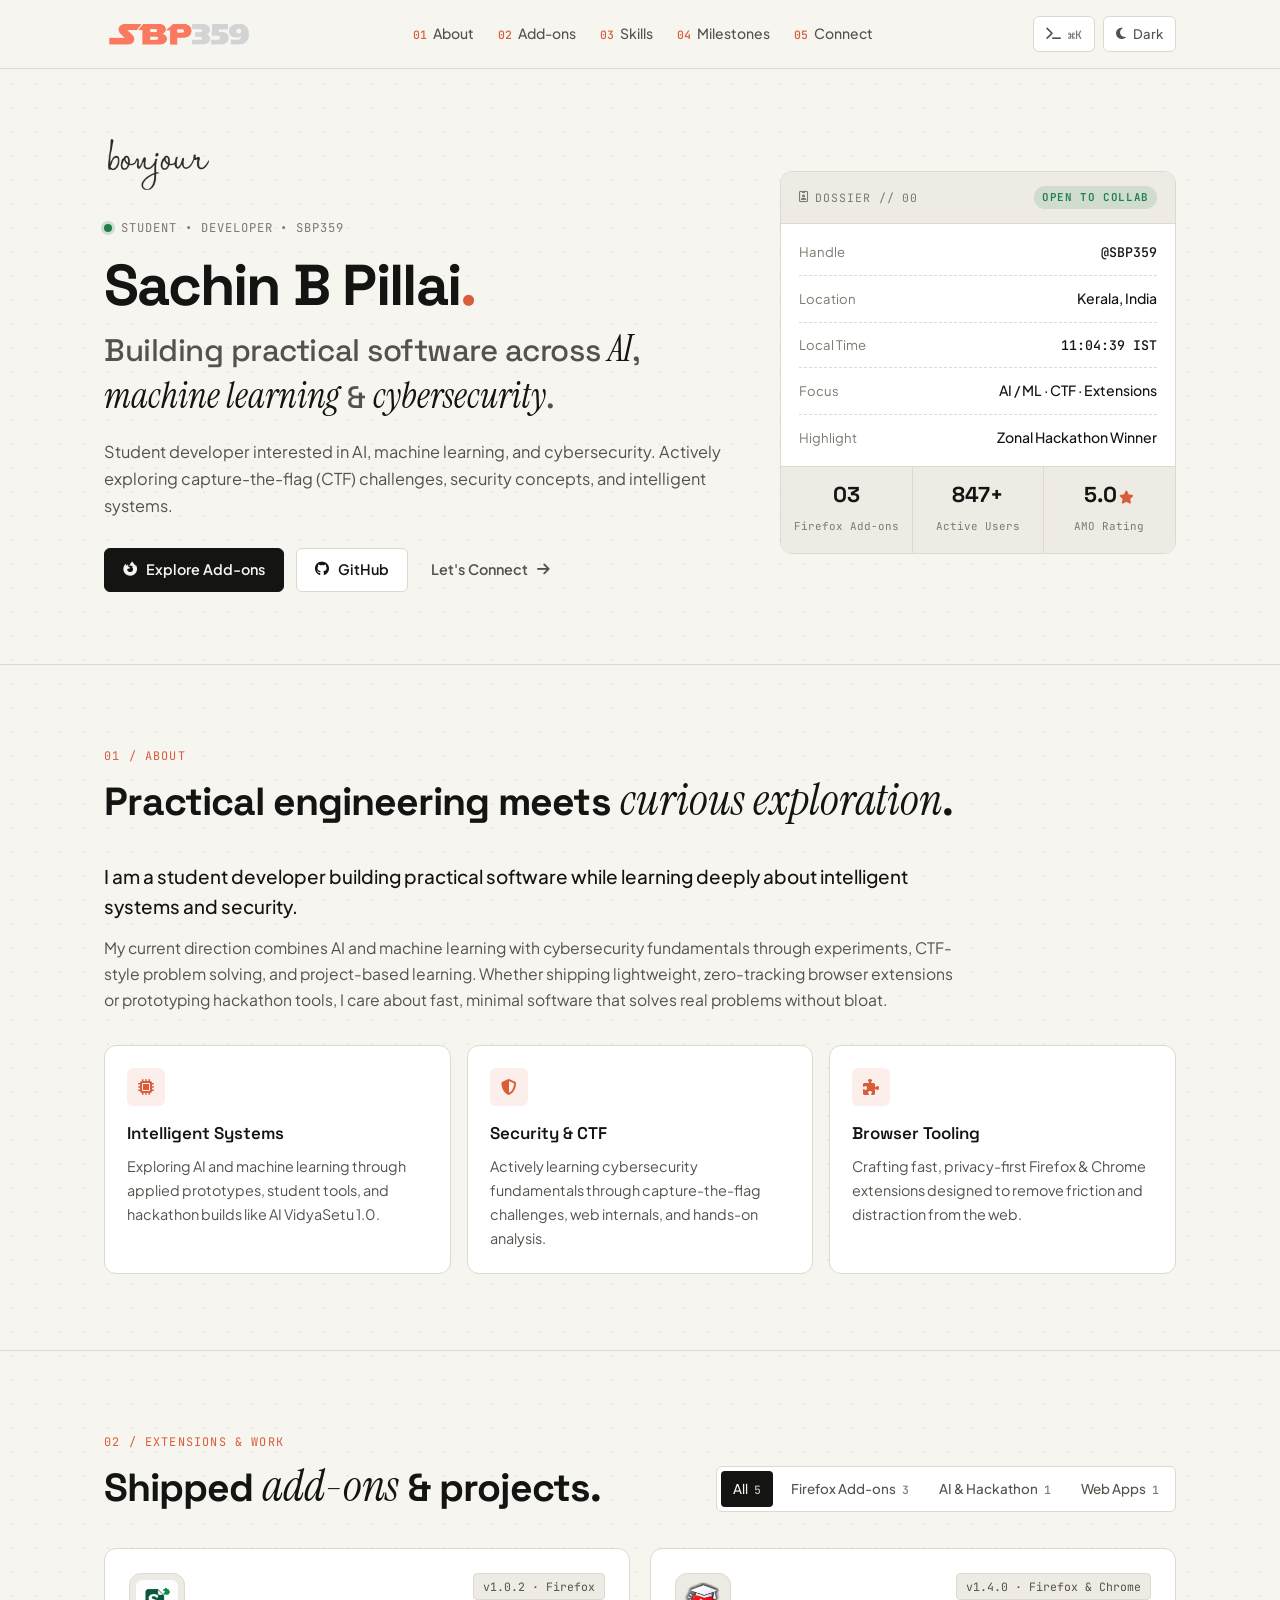
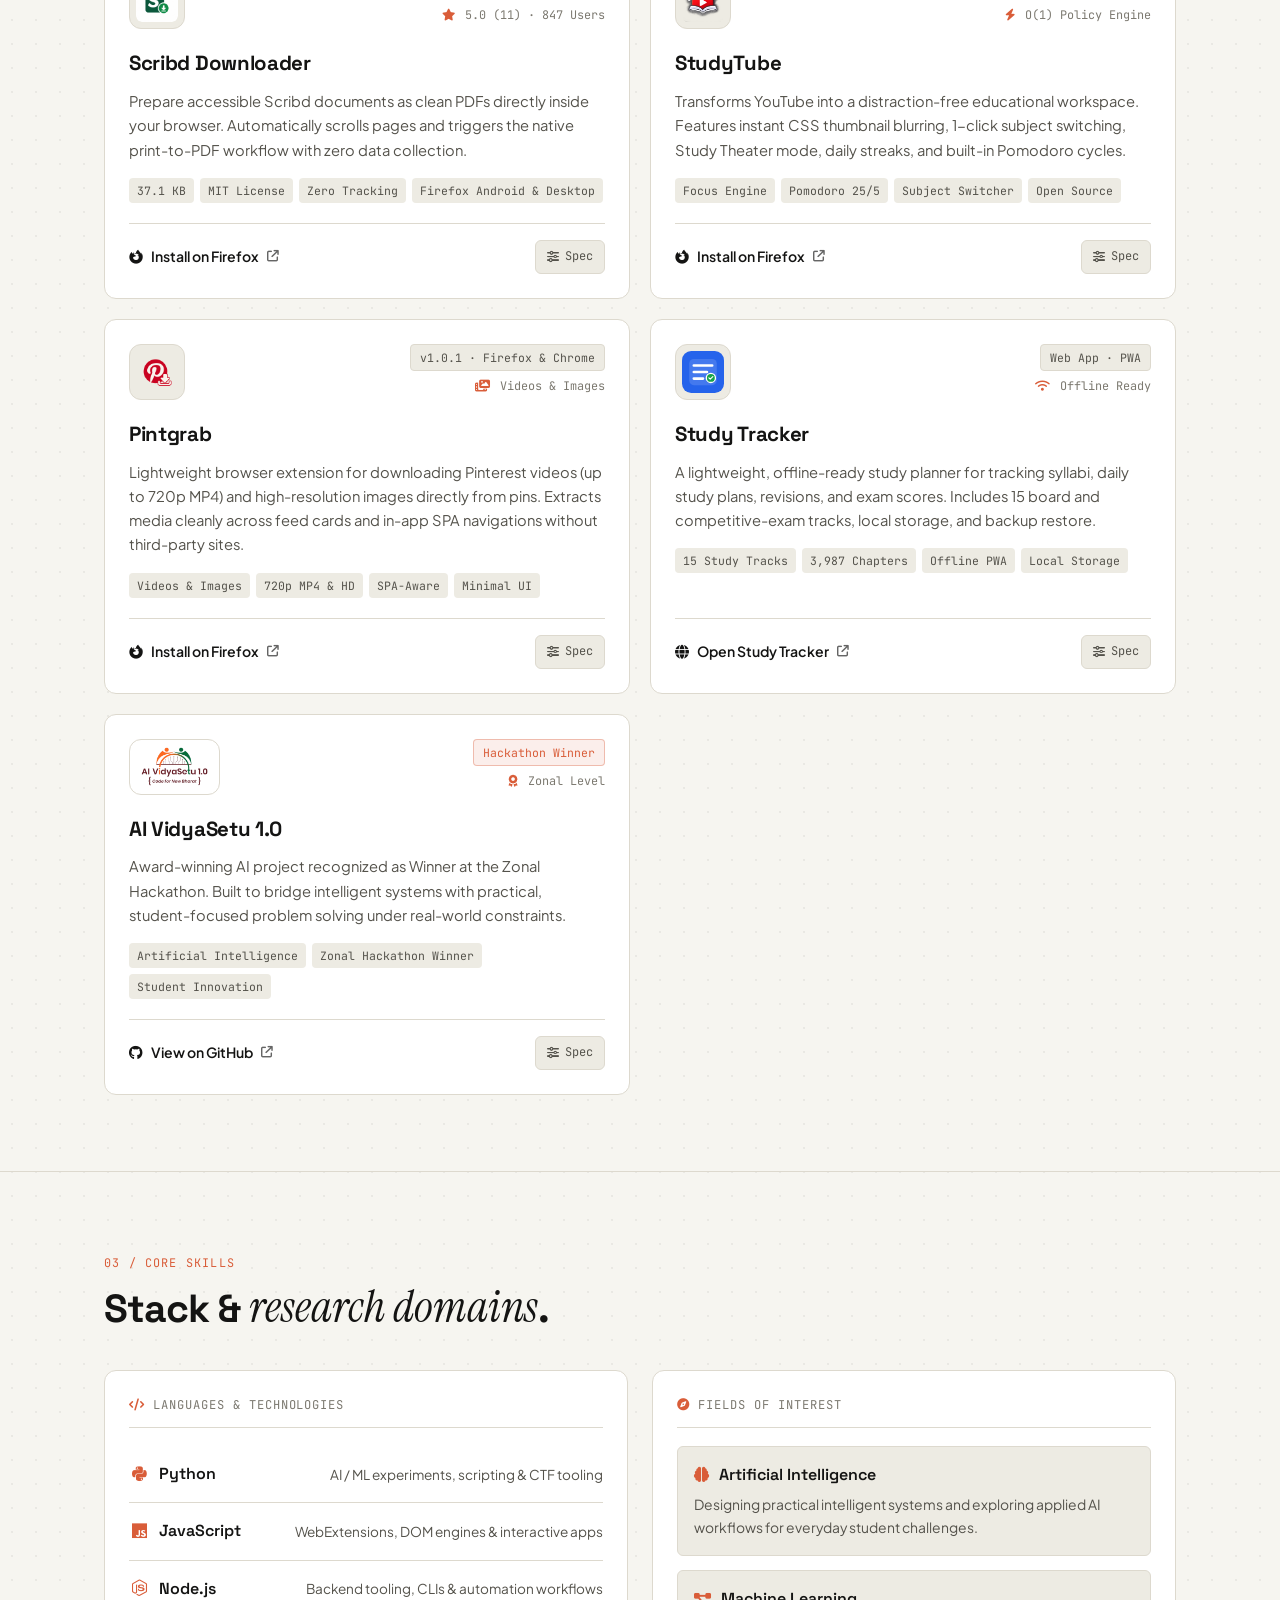
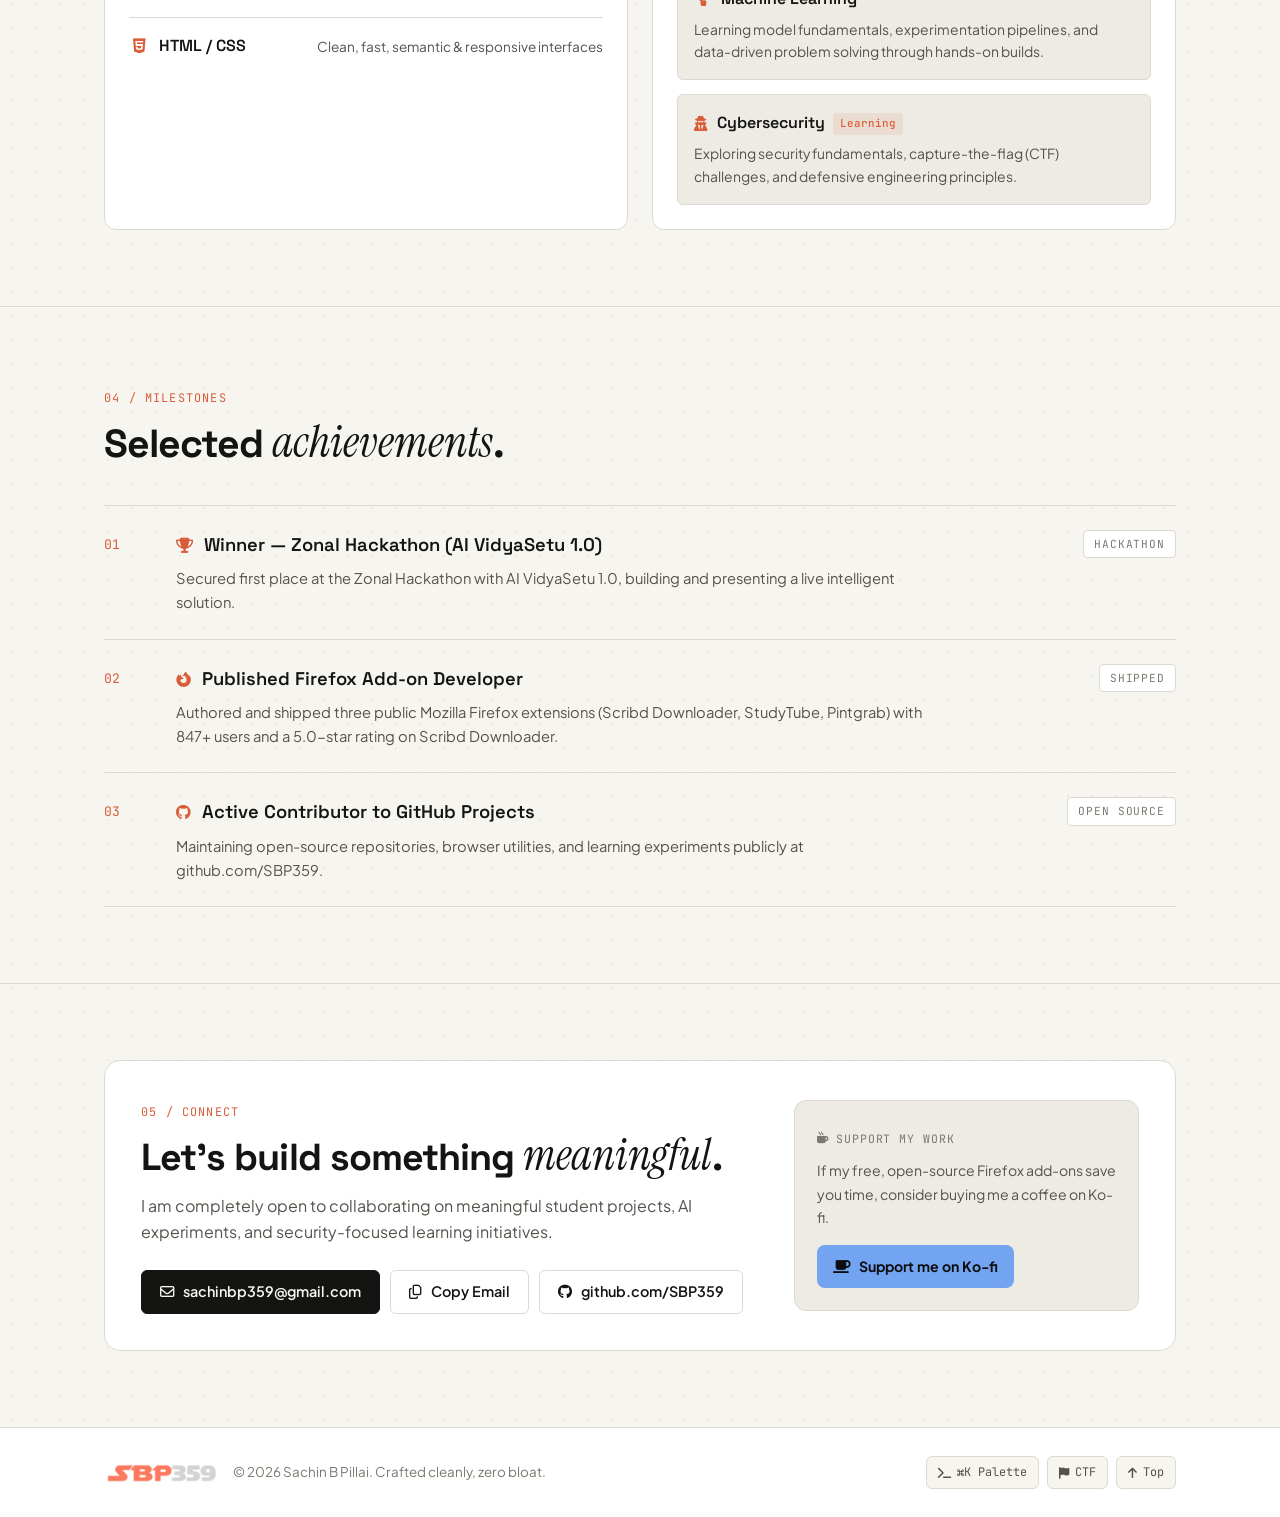
==== commit 78652055: "ed" ====
--- a/index.html
+++ b/index.html
@@ -205,9 +205,10 @@
           </div>
 
           <div class="filter-bar" role="tablist" aria-label="Filter projects">
-            <button type="button" class="filter-btn active" data-filter="all" role="tab" aria-selected="true">All <span class="filter-count">4</span></button>
+            <button type="button" class="filter-btn active" data-filter="all" role="tab" aria-selected="true">All <span class="filter-count">5</span></button>
             <button type="button" class="filter-btn" data-filter="extensions" role="tab" aria-selected="false">Firefox Add-ons <span class="filter-count">3</span></button>
             <button type="button" class="filter-btn" data-filter="ai" role="tab" aria-selected="false">AI &amp; Hackathon <span class="filter-count">1</span></button>
+            <button type="button" class="filter-btn" data-filter="web" role="tab" aria-selected="false">Web Apps <span class="filter-count">1</span></button>
           </div>
         </div>
 
@@ -326,7 +327,45 @@
             </div>
           </article>
 
-          <!-- Card 4: AI VidyaSetu 1.0 -->
+          <!-- Card 4: Study Tracker -->
+          <article class="project-card" data-category="web" data-project-id="study-tracker">
+            <div class="project-top">
+              <div class="addon-icon-frame">
+                <img src="assets/studytracker-icon.svg" alt="Study Tracker icon" class="addon-icon" />
+              </div>
+              <div class="project-meta-right">
+                <span class="mono-pill">Web App &middot; PWA</span>
+                <span class="verified-stat"><i class="fa-solid fa-wifi"></i> Offline Ready</span>
+              </div>
+            </div>
+
+            <div class="project-body">
+              <h3 class="project-title">Study Tracker</h3>
+              <p class="project-desc">
+                A lightweight, offline-ready study planner for tracking syllabi, daily study plans, revisions, and exam scores. Includes 15 board and competitive-exam tracks, local storage, and backup restore.
+              </p>
+              <ul class="tag-list">
+                <li>15 Study Tracks</li>
+                <li>3,987 Chapters</li>
+                <li>Offline PWA</li>
+                <li>Local Storage</li>
+              </ul>
+            </div>
+
+            <div class="project-footer">
+              <a href="https://sbp359.github.io/Study-Tracker/" target="_blank" rel="noopener noreferrer" class="card-link-primary">
+                <i class="fa-solid fa-globe"></i>
+                <span>Open Study Tracker</span>
+                <i class="fa-solid fa-arrow-up-right-from-square link-ext"></i>
+              </a>
+              <button type="button" class="card-spec-btn" data-inspect="study-tracker">
+                <i class="fa-solid fa-sliders"></i>
+                <span>Spec</span>
+              </button>
+            </div>
+          </article>
+
+          <!-- Card 5: AI VidyaSetu 1.0 -->
           <article class="project-card project-card-accent" data-category="ai" data-project-id="vidysetu-ai">
             <div class="project-top">
               <div class="addon-icon-frame vidyasetu-logo-frame">
